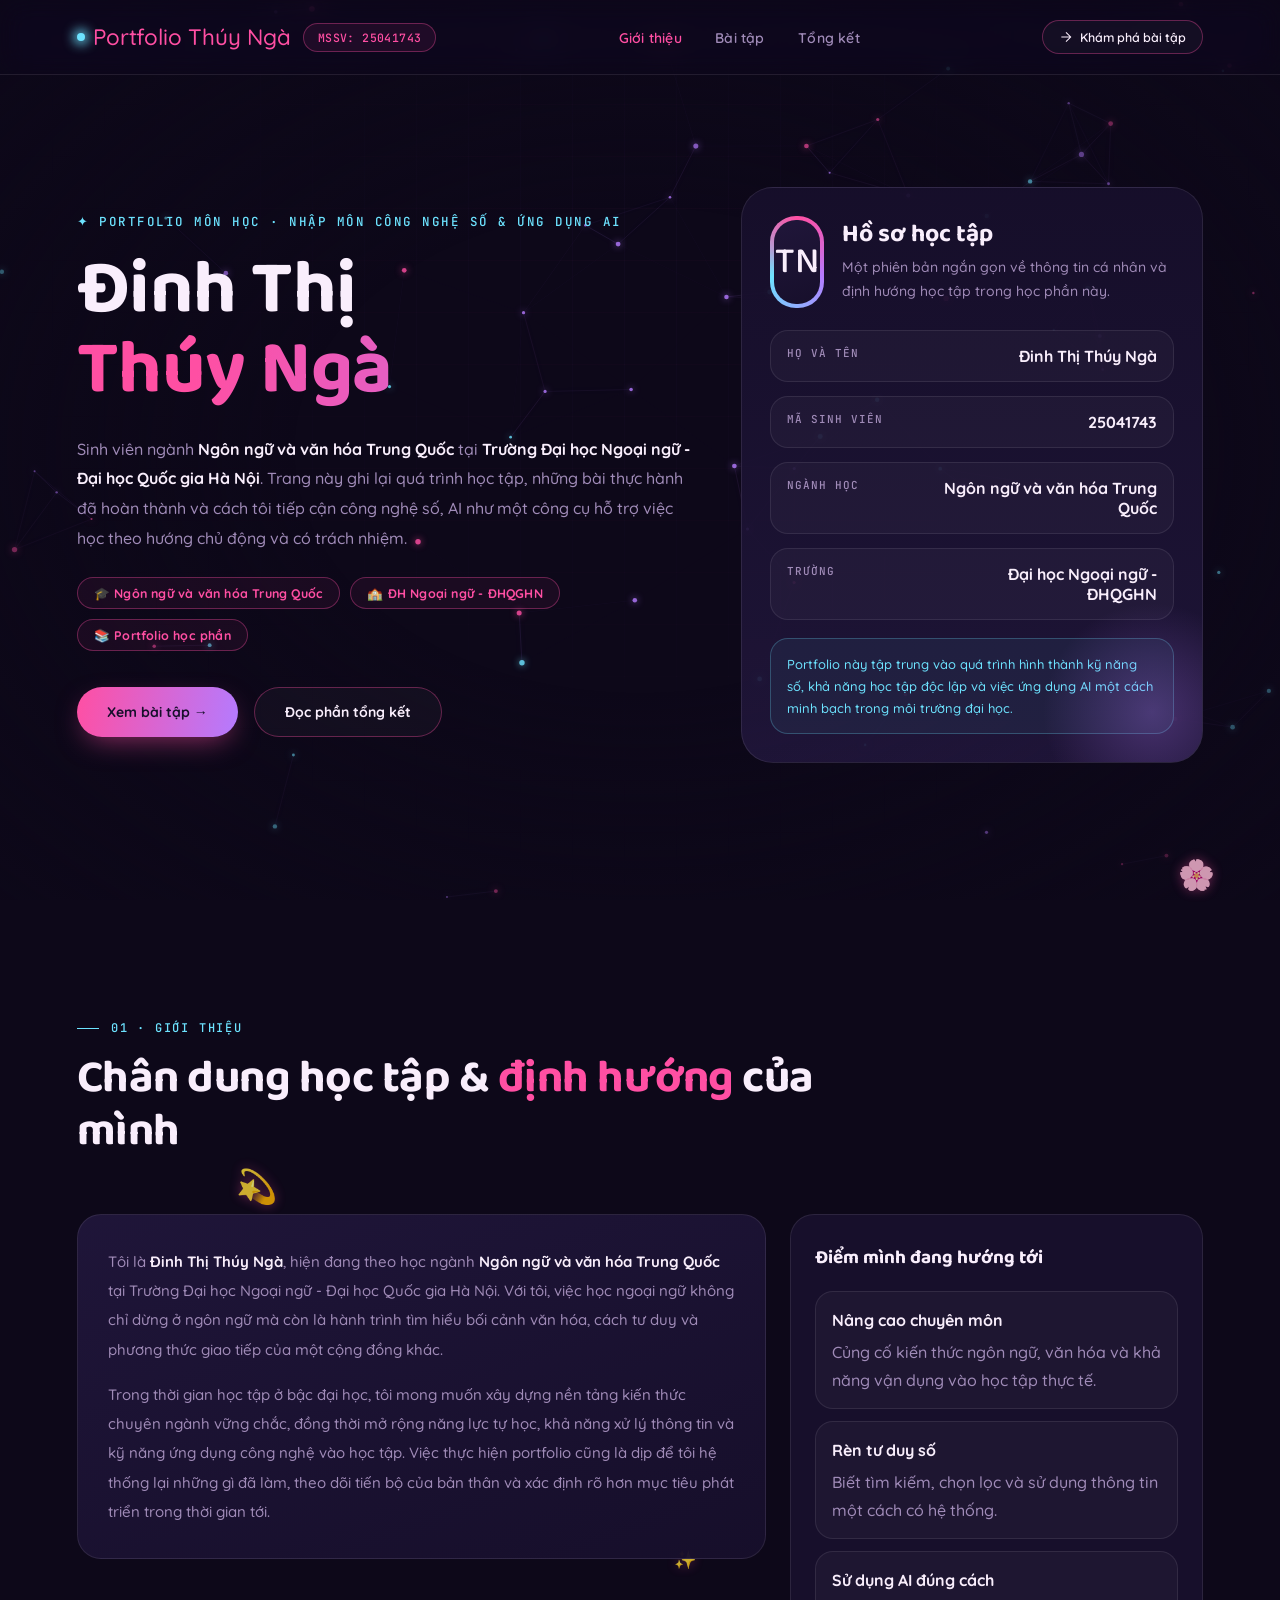
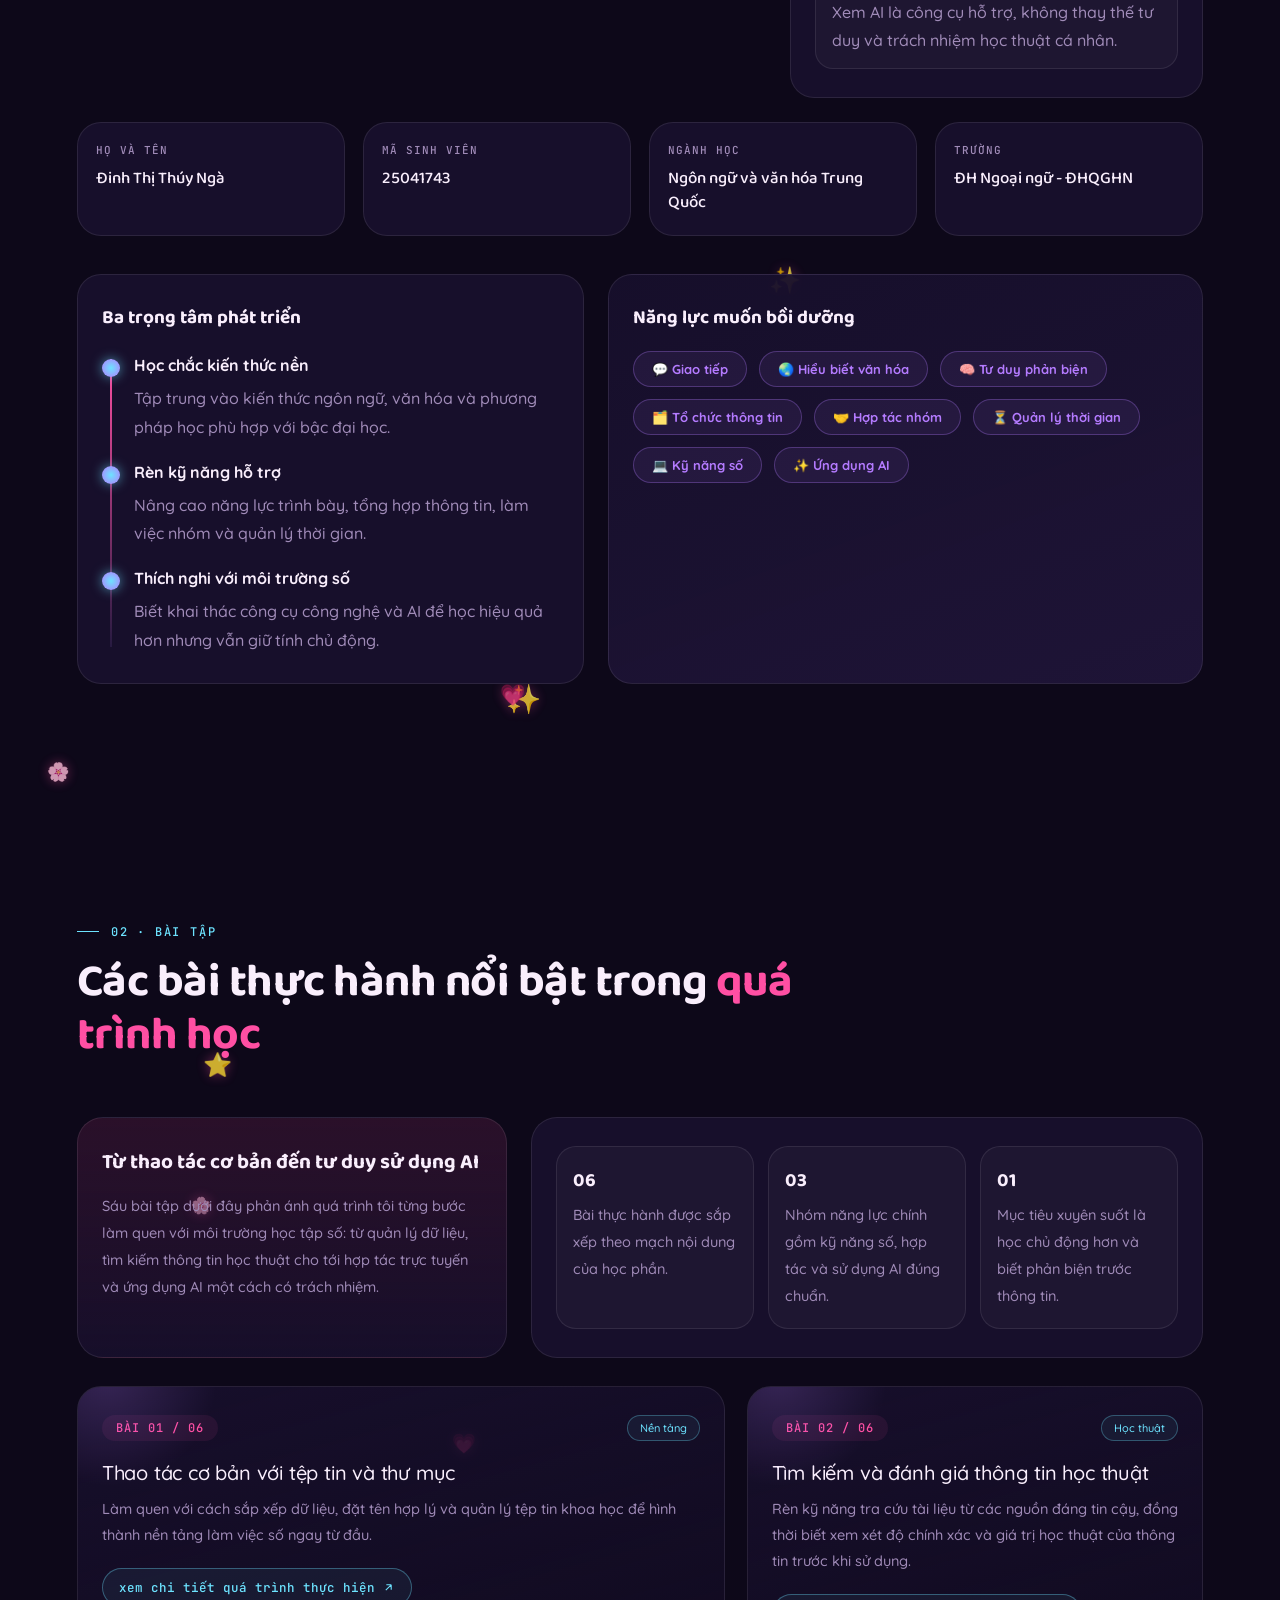
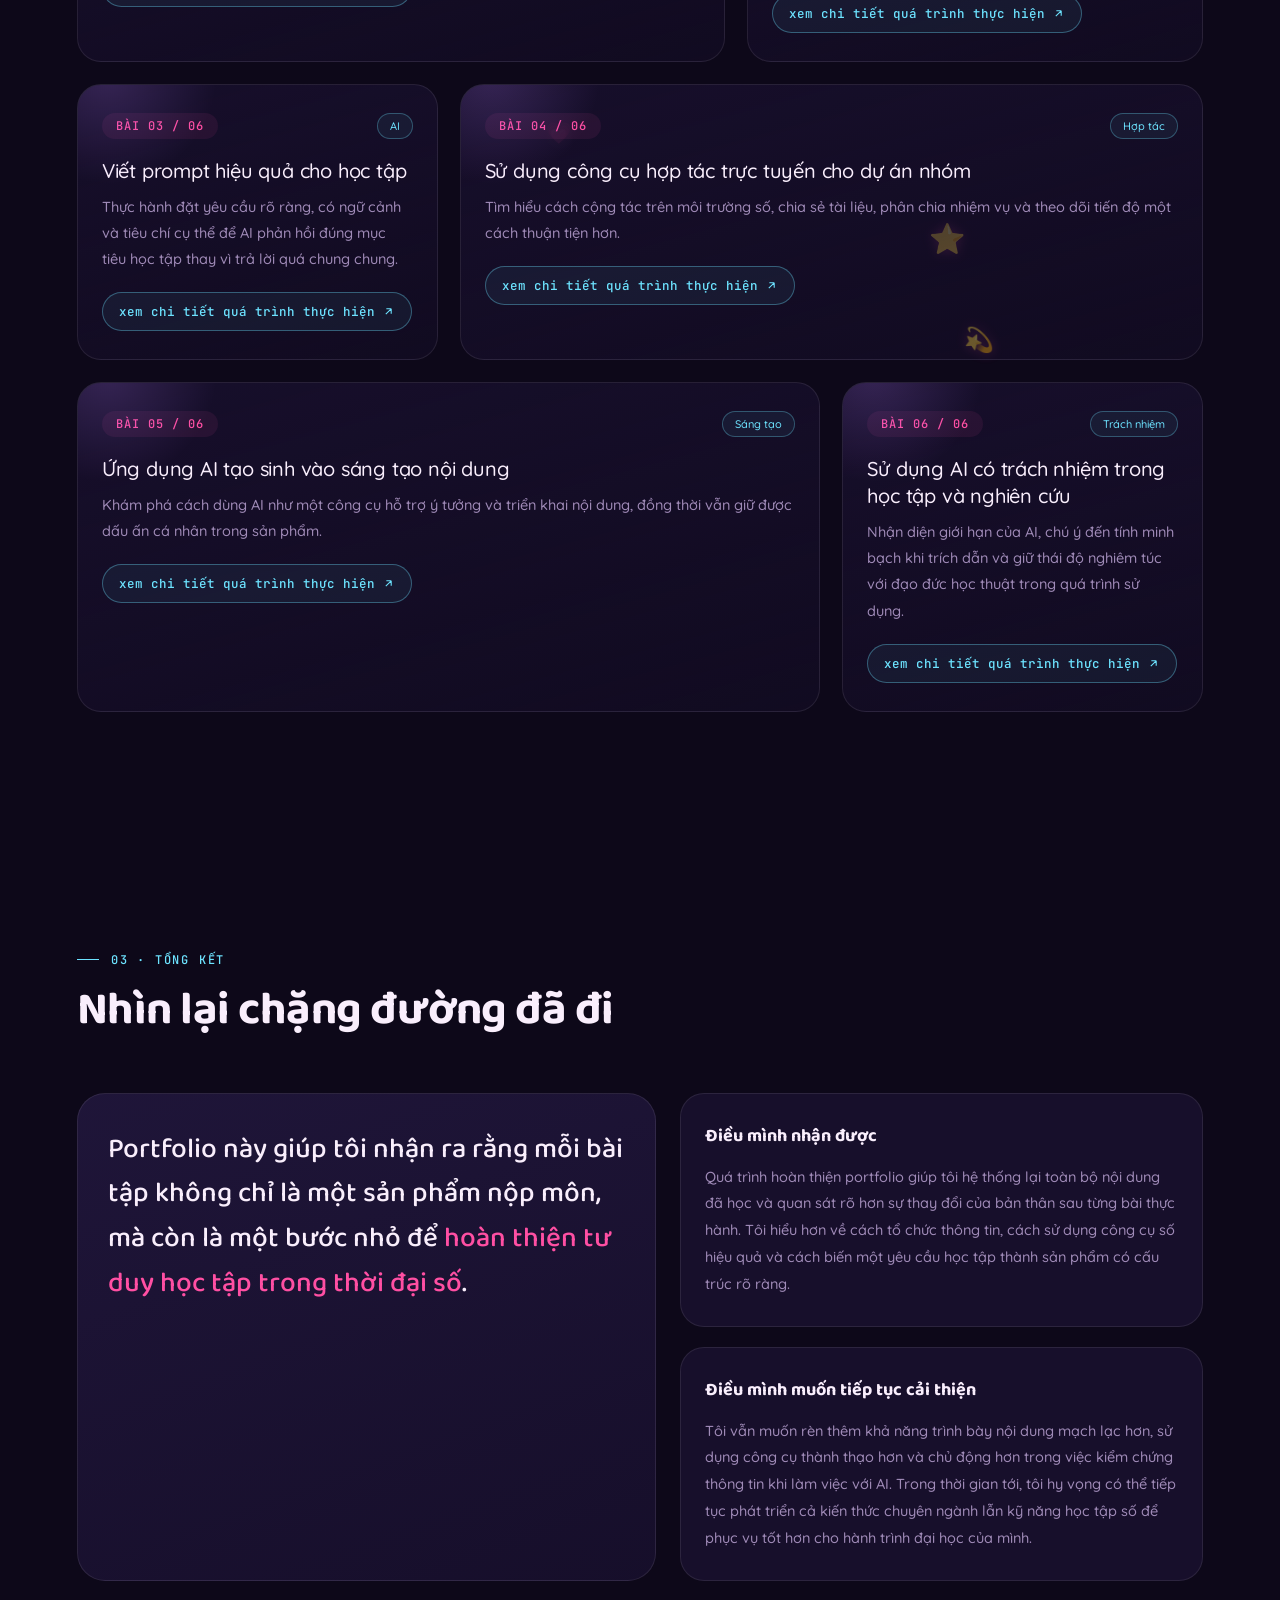
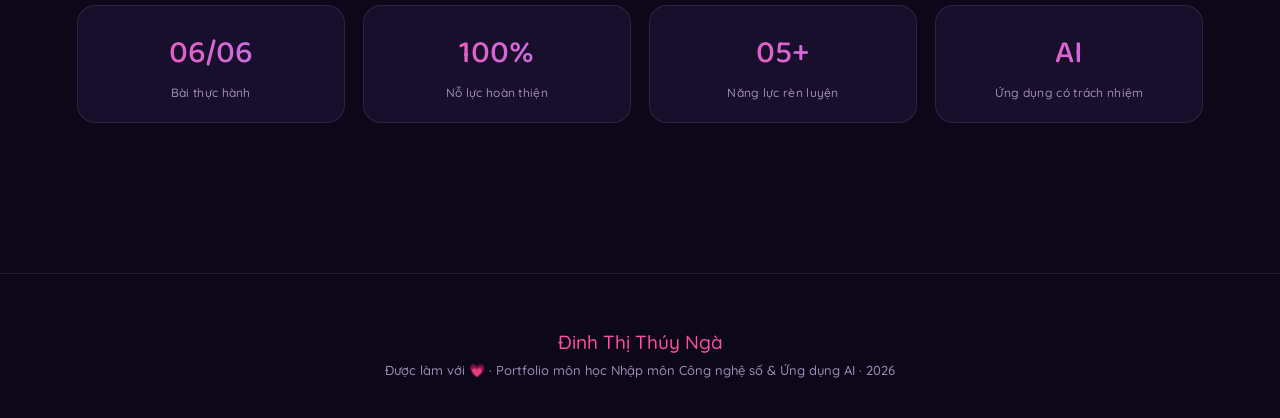
==== index.html @ cedfa724 "Rename portfolio_dinh_thi_thuy_nga.html to index.html" ====
<!DOCTYPE html>
<html lang="vi">
<head>
<meta charset="UTF-8">
<meta name="viewport" content="width=device-width, initial-scale=1.0">
<title>Đinh Thị Thúy Ngà — Portfolio</title>
<link rel="preconnect" href="https://fonts.googleapis.com">
<link rel="preconnect" href="https://fonts.gstatic.com" crossorigin>
<link href="https://fonts.googleapis.com/css2?family=Baloo+2:wght@500;600;700;800&family=Quicksand:wght@400;500;600;700&family=JetBrains+Mono:wght@400;500;700&display=swap" rel="stylesheet">
<style>
  :root{
    --bg:#0d0819;
    --surface:#170f2b;
    --surface-2:#20163a;
    --pink:#ff4fa3;
    --pink-deep:#ff1f8f;
    --lavender:#b47bff;
    --cyan:#6de3ff;
    --text:#f9eefc;
    --muted:#a08bb8;
    --line: rgba(249,238,252,0.09);
    --line-strong: rgba(255,79,163,0.35);
  }
  *{margin:0;padding:0;box-sizing:border-box;}
  html{scroll-behavior:smooth;}
  body{
    background:var(--bg); color:var(--text);
    font-family:'Quicksand',sans-serif; font-weight:500;
    overflow-x:hidden;
  }
  h1,h2,h3,.display{font-family:'Baloo 2',cursive; font-weight:700;}
  ::selection{background:var(--pink); color:#170f2b;}

  #network{ position:fixed; inset:0; z-index:0; pointer-events:none; }
  .grid-overlay{
    position:fixed; inset:0; z-index:0; pointer-events:none; opacity:0.5;
    background-image:
      linear-gradient(rgba(255,79,163,0.05) 1px, transparent 1px),
      linear-gradient(90deg, rgba(180,123,255,0.05) 1px, transparent 1px);
    background-size:52px 52px;
    mask-image:radial-gradient(ellipse at 50% 25%, black 0%, transparent 78%);
  }
  .vignette{
    position:fixed; inset:0; z-index:1; pointer-events:none;
    background:radial-gradient(ellipse at center, transparent 38%, rgba(13,8,25,0.9) 100%);
  }
  .sparkle-layer{ position:fixed; inset:0; z-index:1; pointer-events:none; }
  .sparkle{
    position:absolute; font-size:1.3rem; opacity:0.8; animation:sparkleBob ease-in-out infinite;
    filter:drop-shadow(0 0 6px rgba(255,79,163,0.5));
  }
  @keyframes sparkleBob{
    0%,100%{ transform:translateY(0) rotate(-8deg); }
    50%{ transform:translateY(-22px) rotate(10deg); }
  }

  .cursor-glow{
    position:fixed; width:22px; height:22px; border-radius:50%;
    background:radial-gradient(circle, rgba(255,255,255,0.9), var(--pink) 55%, transparent 75%);
    pointer-events:none; z-index:999; transform:translate(-50%,-50%);
    mix-blend-mode:screen; opacity:0; transition:opacity .3s ease;
  }

  nav{
    position:fixed; top:0; left:0; right:0; z-index:100;
    display:flex; align-items:center; justify-content:space-between;
    padding:20px 6vw;
    backdrop-filter:blur(14px) saturate(140%);
    background:rgba(13,8,25,0.4);
    border-bottom:1px solid var(--line);
    transition:background .4s ease, padding .4s ease;
  }
  nav.scrolled{ padding:13px 6vw; background:rgba(13,8,25,0.82); }
  .logo-group{ display:flex; align-items:center; gap:12px; }
  .logo{ font-size:1.4rem; color:var(--pink); display:flex; align-items:center; gap:8px; }
  .logo-dot{
    width:8px;height:8px;border-radius:50%;background:var(--cyan);
    box-shadow:0 0 12px 3px var(--cyan); animation:pulseDot 2s ease-in-out infinite;
  }
  @keyframes pulseDot{ 0%,100%{transform:scale(1);} 50%{transform:scale(1.4);} }
  .mssv-chip{
    font-family:'JetBrains Mono',monospace; font-size:11.5px; color:var(--pink);
    letter-spacing:0.4px; border:1px solid var(--line-strong); border-radius:100px;
    padding:6px 14px; background:rgba(255,79,163,0.08);
  }
  .nav-links{display:flex; gap:2.3vw; list-style:none;}
  .nav-links a{
    color:var(--muted); text-decoration:none; font-size:14px; font-weight:600;
    letter-spacing:0.2px; position:relative; padding:6px 2px;
    transition:color .3s ease;
  }
  .nav-links a::after{
    content:''; position:absolute; left:0; bottom:0; width:0; height:2px; border-radius:2px;
    background:linear-gradient(90deg, var(--pink), var(--lavender)); transition:width .35s cubic-bezier(.4,0,.2,1);
  }
  .nav-links a:hover{color:var(--text);}
  .nav-links a:hover::after{width:100%;}
  .nav-links a.active{color:var(--pink);}
  .nav-drive{
    display:flex; align-items:center; gap:7px; font-size:12.5px; font-weight:600; color:var(--text);
    text-decoration:none; padding:8px 16px; border:1px solid var(--line-strong); border-radius:100px;
    transition:all .35s cubic-bezier(.4,0,.2,1); background:rgba(255,255,255,0.03);
  }
  .nav-drive:hover{
    background:linear-gradient(100deg, var(--pink), var(--lavender));
    color:#170f2b; transform:translateY(-2px);
  }

  .hero{
    position:relative; z-index:2; min-height:100vh;
    display:flex; align-items:center; padding:110px 6vw 60px; max-width:1400px; margin:0 auto;
  }
  .hero-grid{
    display:grid; grid-template-columns:1.15fr 0.85fr; gap:38px; align-items:center; width:100%;
  }
  .eyebrow{
    font-family:'JetBrains Mono',monospace; font-weight:500; font-size:12.5px; color:var(--cyan);
    letter-spacing:1.5px; text-transform:uppercase; margin-bottom:20px;
    opacity:0; animation:fadeUp .8s ease .2s forwards;
    display:flex; align-items:center; gap:10px; flex-wrap:wrap;
  }
  .eyebrow::before{content:'✦';}
  h1.name{
    font-size:clamp(36px,6vw,76px); line-height:1.06; letter-spacing:-0.5px;
    opacity:0; animation:fadeUp .9s ease .35s forwards;
  }
  h1.name .last{
    display:block;
    background:linear-gradient(100deg, var(--pink) 10%, var(--lavender) 55%, var(--cyan) 95%);
    -webkit-background-clip:text; background-clip:text; -webkit-text-fill-color:transparent;
    background-size:200% 100%; animation:shimmer 6s ease-in-out infinite;
  }
  @keyframes shimmer{ 0%,100%{background-position:0% 50%;} 50%{background-position:100% 50%;} }
  .hero-sub{
    font-size:16px; color:var(--muted); max-width:620px; margin-top:24px; line-height:1.85;
    opacity:0; animation:fadeUp .9s ease .5s forwards;
  }
  .hero-sub b{color:var(--text); font-weight:700;}
  .hero-tags{
    display:flex; gap:10px; margin-top:24px; flex-wrap:wrap;
    opacity:0; animation:fadeUp .9s ease .6s forwards;
  }
  .htag{
    font-size:12.5px; font-weight:700; color:var(--pink); letter-spacing:0.2px;
    padding:7px 16px; border:1px solid var(--line-strong); border-radius:100px;
    background:rgba(255,79,163,0.06);
    transition:transform .35s cubic-bezier(.34,1.56,.64,1);
  }
  .htag:hover{ transform:translateY(-3px) rotate(-2deg); }
  .hero-actions{
    display:flex; gap:16px; margin-top:36px; flex-wrap:wrap;
    opacity:0; animation:fadeUp .9s ease .7s forwards;
  }
  .btn{
    font-family:'Quicksand',sans-serif; font-weight:700; font-size:14px;
    padding:15px 30px; border-radius:100px; text-decoration:none;
    display:inline-flex; align-items:center; gap:10px;
    transition:transform .4s cubic-bezier(.34,1.56,.64,1), box-shadow .4s ease;
  }
  .btn-primary{
    background:linear-gradient(100deg, var(--pink), var(--lavender));
    color:#170f2b; box-shadow:0 10px 28px -8px rgba(255,79,163,0.55);
  }
  .btn-primary:hover{ transform:translateY(-4px) scale(1.03) rotate(-1deg); box-shadow:0 16px 34px -8px rgba(255,79,163,0.7); }
  .btn-ghost{ border:1px solid var(--line-strong); color:var(--text); background:rgba(255,255,255,0.03); }
  .btn-ghost:hover{ transform:translateY(-4px) rotate(1deg); background:rgba(255,79,163,0.08); border-color:var(--pink); }

  .hero-panel{
    position:relative; padding:28px; border-radius:32px;
    background:linear-gradient(180deg, rgba(23,15,43,0.95), rgba(32,22,58,0.92));
    border:1px solid var(--line); overflow:hidden;
    opacity:0; animation:fadeUp 1s ease .55s forwards, bob 6s ease-in-out 1.7s infinite;
  }
  .hero-panel::before{
    content:''; position:absolute; inset:auto -60px -60px auto; width:220px; height:220px;
    background:radial-gradient(circle, rgba(180,123,255,0.28), transparent 70%);
    pointer-events:none;
  }
  .profile-top{
    display:flex; align-items:center; gap:18px; margin-bottom:22px;
  }
  .profile-badge{
    width:92px; height:92px; border-radius:26px; padding:4px;
    background:conic-gradient(from 0deg, var(--pink), var(--lavender), var(--cyan), var(--pink));
    animation:spinRing 6s linear infinite;
  }
  .profile-badge span{
    display:flex; align-items:center; justify-content:center; width:100%; height:100%;
    border-radius:22px; background:linear-gradient(160deg, var(--surface-2), var(--surface));
    font-family:'Baloo 2',cursive; font-size:2.3rem; color:var(--text);
  }
  .profile-title h3{ font-size:1.55rem; line-height:1.15; }
  .profile-title p{ color:var(--muted); font-size:14px; line-height:1.75; margin-top:6px; }
  .profile-list{
    display:grid; gap:14px;
  }
  .profile-item{
    display:flex; justify-content:space-between; gap:16px;
    padding:15px 16px; border-radius:18px; background:rgba(255,255,255,0.03);
    border:1px solid var(--line);
  }
  .profile-item .label{
    font-family:'JetBrains Mono',monospace; font-size:11px; text-transform:uppercase;
    color:var(--muted); letter-spacing:1px;
  }
  .profile-item .value{
    text-align:right; color:var(--text); font-weight:700; max-width:60%;
  }
  .profile-note{
    margin-top:18px; padding:14px 16px; border-radius:18px;
    background:rgba(109,227,255,0.06); border:1px solid rgba(109,227,255,0.25);
    color:var(--cyan); font-size:13px; line-height:1.7;
  }

  section{ position:relative; z-index:2; padding:120px 6vw; max-width:1400px; margin:0 auto; }
  .section-head{ margin-bottom:56px; max-width:760px; }
  .tag{
    font-family:'JetBrains Mono',monospace; font-weight:500; font-size:12px; color:var(--cyan);
    letter-spacing:1.8px; text-transform:uppercase; display:flex; align-items:center; gap:12px; margin-bottom:16px;
  }
  .tag::before{content:'';width:22px;height:1px;background:var(--cyan);}
  h2.section-title{ font-size:clamp(28px,3.8vw,46px); letter-spacing:-0.5px; line-height:1.15; }
  h2.section-title em{ font-style:normal; color:var(--pink); }
  .reveal{opacity:0; transform:translateY(38px); transition:opacity .8s ease, transform .8s cubic-bezier(.2,.7,.3,1);}
  .reveal.in{opacity:1; transform:translateY(0);}

  .intro-layout{
    display:grid; grid-template-columns:1.25fr 0.75fr; gap:24px; align-items:start;
  }
  .intro-card,.focus-card,.mini-card,.reflection-card,.exercise-card,.timeline-card{
    background:var(--surface); border:1px solid var(--line); border-radius:24px;
  }
  .intro-card{
    padding:32px 30px;
    background:linear-gradient(160deg, rgba(32,22,58,0.96), rgba(23,15,43,0.96));
  }
  .intro-card p{
    color:var(--muted); font-size:15px; line-height:1.95;
  }
  .intro-card p + p{ margin-top:16px; }
  .intro-card b{ color:var(--text); }

  .focus-card{ padding:28px 24px; }
  .focus-card h3{ font-size:19px; margin-bottom:18px; }
  .focus-list{ display:grid; gap:12px; }
  .focus-list li{
    list-style:none; padding:14px 16px; border-radius:18px; background:rgba(255,255,255,0.03);
    border:1px solid var(--line); color:var(--muted); line-height:1.75;
  }
  .focus-list li strong{ color:var(--text); display:block; margin-bottom:4px; }

  .info-strip{
    margin-top:24px;
    display:grid; grid-template-columns:repeat(4,1fr); gap:18px;
  }
  .mini-card{
    padding:20px 18px; transition:transform .4s cubic-bezier(.34,1.56,.64,1), border-color .3s ease;
  }
  .mini-card:hover{ transform:translateY(-6px) rotate(-1deg); border-color:var(--line-strong); }
  .mini-card .k{
    font-family:'JetBrains Mono',monospace; font-size:11px; color:var(--muted); text-transform:uppercase; letter-spacing:1px;
  }
  .mini-card .v{
    margin-top:10px; font-family:'Baloo 2',cursive; font-size:1.05rem; line-height:1.45;
  }

  .path-grid{
    margin-top:38px;
    display:grid; grid-template-columns:0.92fr 1.08fr; gap:24px;
  }
  .timeline-card{ padding:28px 24px; }
  .timeline-card h3{ font-size:19px; margin-bottom:18px; }
  .timeline{
    display:grid; gap:16px; position:relative;
  }
  .timeline::before{
    content:''; position:absolute; left:8px; top:8px; bottom:8px; width:2px;
    background:linear-gradient(var(--pink), rgba(180,123,255,0.1));
  }
  .timeline-item{
    position:relative; padding-left:32px; color:var(--muted); line-height:1.8;
  }
  .timeline-item::before{
    content:''; position:absolute; left:0; top:8px; width:18px; height:18px; border-radius:50%;
    background:radial-gradient(circle, var(--cyan), var(--lavender)); box-shadow:0 0 12px rgba(109,227,255,0.6);
  }
  .timeline-item strong{ color:var(--text); display:block; margin-bottom:4px; }

  .skill-board{
    padding:28px 24px; border-radius:24px;
    background:linear-gradient(160deg, rgba(23,15,43,0.96), rgba(32,22,58,0.9));
    border:1px solid var(--line);
  }
  .skill-board h3{ font-size:19px; margin-bottom:18px; }
  .skill-cloud{ display:flex; flex-wrap:wrap; gap:12px; }
  .skill-tag{
    font-size:13px; font-weight:700; padding:9px 18px; border-radius:100px;
    background:rgba(180,123,255,0.08); border:1px solid rgba(180,123,255,0.3); color:var(--lavender);
    transition:transform .35s cubic-bezier(.34,1.56,.64,1), background .3s ease;
  }
  .skill-tag:hover{ transform:translateY(-3px) scale(1.05); background:rgba(180,123,255,0.18); }

  .exercise-lead{
    display:grid; grid-template-columns:0.78fr 1.22fr; gap:24px; margin-bottom:28px;
  }
  .exercise-note,.exercise-summary{
    border-radius:26px; border:1px solid var(--line); background:var(--surface);
  }
  .exercise-note{
    padding:28px 24px;
    background:linear-gradient(180deg, rgba(255,79,163,0.12), rgba(23,15,43,0.96));
  }
  .exercise-note h3{ font-size:1.3rem; margin-bottom:14px; }
  .exercise-note p,.exercise-summary p{
    color:var(--muted); line-height:1.85; font-size:14.5px;
  }
  .exercise-summary{
    padding:28px 24px;
    display:grid; grid-template-columns:repeat(3,1fr); gap:14px;
  }
  .exercise-summary .sum-box{
    border-radius:20px; padding:18px 16px; background:rgba(255,255,255,0.03); border:1px solid var(--line);
  }
  .exercise-summary .sum-box strong{
    display:block; color:var(--text); font-family:'Baloo 2',cursive; font-size:1.2rem; margin-bottom:6px;
  }

  .ex-grid{
    display:grid; grid-template-columns:repeat(12,1fr); gap:22px;
  }
  .exercise-card{
    position:relative; padding:28px 24px; overflow:hidden;
    background:linear-gradient(165deg, var(--surface) 0%, rgba(23,15,43,0.45) 100%);
    transition:transform .45s cubic-bezier(.2,.8,.3,1), border-color .35s ease, box-shadow .35s ease;
    transform-style:preserve-3d;
  }
  .exercise-card.span-7{ grid-column:span 7; }
  .exercise-card.span-5{ grid-column:span 5; }
  .exercise-card.span-4{ grid-column:span 4; }
  .exercise-card.span-8{ grid-column:span 8; }
  .exercise-card:hover{
    border-color:var(--line-strong); box-shadow:0 26px 50px -28px rgba(255,79,163,0.4);
  }
  .exercise-card::before{
    content:''; position:absolute; inset:-120px auto auto -80px; width:220px; height:220px; border-radius:50%;
    background:radial-gradient(circle, rgba(180,123,255,0.2), transparent 70%);
    pointer-events:none;
  }
  .ex-top{
    display:flex; align-items:center; justify-content:space-between; gap:14px; margin-bottom:18px;
  }
  .ex-num{
    font-family:'JetBrains Mono',monospace; font-size:12px; color:var(--pink);
    letter-spacing:1px; display:inline-block; padding:5px 14px;
    background:rgba(255,79,163,0.08); border-radius:100px;
  }
  .ex-badge{
    font-size:11px; color:var(--cyan); border:1px solid rgba(109,227,255,0.3);
    border-radius:100px; padding:5px 12px; background:rgba(109,227,255,0.06);
  }
  .ex-title{ font-size:20px; line-height:1.35; margin-bottom:10px; letter-spacing:-0.2px; }
  .ex-desc{ color:var(--muted); font-size:14.5px; line-height:1.8; }
  .ex-link{
    display:inline-flex; align-items:center; gap:7px; margin-top:20px;
    font-family:'JetBrains Mono',monospace; font-size:12.5px; font-weight:500; color:var(--cyan);
    text-decoration:none; padding:10px 16px; border-radius:100px;
    border:1px solid rgba(109,227,255,0.35); background:rgba(109,227,255,0.06);
    transition:all .35s cubic-bezier(.4,0,.2,1); position:relative; z-index:1;
  }
  .ex-link:hover{
    background:linear-gradient(100deg, var(--pink), var(--lavender));
    color:#170f2b; border-color:transparent; transform:translateX(3px);
  }
  .ex-link svg{ width:13px; height:13px; flex-shrink:0; transition:transform .35s ease; }
  .ex-link:hover svg{ transform:translateX(2px); }

  .closing-wrap{
    display:grid; grid-template-columns:1.05fr 0.95fr; gap:24px;
  }
  .closing-quote{
    padding:34px 30px; border-radius:28px;
    background:linear-gradient(160deg, rgba(32,22,58,0.96), rgba(23,15,43,0.96));
    border:1px solid var(--line);
    font-size:clamp(20px,2.4vw,28px); line-height:1.6; font-family:'Baloo 2',cursive;
  }
  .closing-quote em{ font-style:normal; color:var(--pink); }
  .reflection-stack{ display:grid; gap:20px; }
  .reflection-card{ padding:28px 24px; }
  .reflection-card h3{ font-size:18px; margin-bottom:14px; }
  .reflection-card p{ color:var(--muted); font-size:14.5px; line-height:1.85; }
  .reflection-card p + p{ margin-top:12px; }
  .stats-row{
    margin-top:24px; display:grid; grid-template-columns:repeat(4,1fr); gap:18px;
  }
  .stat{
    text-align:center; padding:22px 12px; border-radius:18px; background:var(--surface); border:1px solid var(--line);
  }
  .stat .num{
    font-family:'Baloo 2',cursive; font-size:2rem;
    background:linear-gradient(100deg, var(--pink), var(--lavender));
    -webkit-background-clip:text; background-clip:text; -webkit-text-fill-color:transparent;
  }
  .stat .label{ font-size:12px; color:var(--muted); margin-top:6px; letter-spacing:0.3px; }

  footer{
    position:relative; z-index:2; padding:56px 6vw 40px; text-align:center;
    border-top:1px solid var(--line); margin-top:30px;
  }
  footer .f-name{ font-size:19px; color:var(--pink); margin-bottom:8px; }
  footer p{ color:var(--muted); font-size:13px; }
  footer .heart{ color:var(--pink); }

  @keyframes spinRing{ to{transform:rotate(360deg);} }
  @keyframes bob{ 0%,100%{transform:translateY(0);} 50%{transform:translateY(-14px);} }
  @keyframes fadeUp{from{opacity:0; transform:translateY(22px);} to{opacity:1; transform:translateY(0);}}

  @media (max-width:1080px){
    .hero-grid,.intro-layout,.path-grid,.exercise-lead,.closing-wrap{ grid-template-columns:1fr; }
    .info-strip,.stats-row{ grid-template-columns:repeat(2,1fr); }
    .exercise-summary{ grid-template-columns:1fr; }
    .exercise-card.span-7,.exercise-card.span-5,.exercise-card.span-4,.exercise-card.span-8{ grid-column:span 12; }
  }
  @media (max-width:900px){
    .nav-links{display:none;}
    .hero{padding-top:105px;}
    .profile-top{align-items:flex-start;}
    .profile-item{flex-direction:column;}
    .profile-item .value{text-align:left; max-width:100%;}
  }
  @media (max-width:680px){
    .info-strip,.stats-row{ grid-template-columns:1fr; }
    .exercise-lead{ margin-bottom:24px; }
  }
  @media (prefers-reduced-motion: reduce){
    *{animation-duration:0.01ms !important; transition-duration:0.01ms !important;}
  }
</style>
</head>
<body>

<canvas id="network"></canvas>
<div class="grid-overlay"></div>
<div class="vignette"></div>
<div class="sparkle-layer" id="sparkleLayer"></div>
<div class="cursor-glow" id="cursorGlow"></div>

<nav id="nav">
  <div class="logo-group">
    <div class="logo"><span class="logo-dot"></span>Portfolio Thúy Ngà</div>
    <span class="mssv-chip">MSSV: 25041743</span>
  </div>
  <ul class="nav-links">
    <li><a href="#gioithieu" class="nav-link active">Giới thiệu</a></li>
    <li><a href="#baitap" class="nav-link">Bài tập</a></li>
    <li><a href="#tongket" class="nav-link">Tổng kết</a></li>
  </ul>
  <a href="#baitap" class="nav-drive">
    <svg width="14" height="14" viewBox="0 0 24 24" fill="none" stroke="currentColor" stroke-width="1.8"><path d="M4 12h16M12 4l8 8-8 8"/></svg>
    Khám phá bài tập
  </a>
</nav>

<section class="hero" id="top">
  <div class="hero-grid">
    <div>
      <div class="eyebrow">Portfolio môn học · Nhập môn Công nghệ số &amp; Ứng dụng AI</div>
      <h1 class="name">Đinh Thị<span class="last">Thúy Ngà</span></h1>
      <p class="hero-sub">Sinh viên ngành <b>Ngôn ngữ và văn hóa Trung Quốc</b> tại <b>Trường Đại học Ngoại ngữ - Đại học Quốc gia Hà Nội</b>. Trang này ghi lại quá trình học tập, những bài thực hành đã hoàn thành và cách tôi tiếp cận công nghệ số, AI như một công cụ hỗ trợ việc học theo hướng chủ động và có trách nhiệm.</p>
      <div class="hero-tags">
        <span class="htag">🎓 Ngôn ngữ và văn hóa Trung Quốc</span>
        <span class="htag">🏫 ĐH Ngoại ngữ - ĐHQGHN</span>
        <span class="htag">📚 Portfolio học phần</span>
      </div>
      <div class="hero-actions">
        <a href="#baitap" class="btn btn-primary">Xem bài tập →</a>
        <a href="#tongket" class="btn btn-ghost">Đọc phần tổng kết</a>
      </div>
    </div>

    <div class="hero-panel">
      <div class="profile-top">
        <div class="profile-badge"><span>TN</span></div>
        <div class="profile-title">
          <h3>Hồ sơ học tập</h3>
          <p>Một phiên bản ngắn gọn về thông tin cá nhân và định hướng học tập trong học phần này.</p>
        </div>
      </div>

      <div class="profile-list">
        <div class="profile-item">
          <span class="label">Họ và tên</span>
          <span class="value">Đinh Thị Thúy Ngà</span>
        </div>
        <div class="profile-item">
          <span class="label">Mã sinh viên</span>
          <span class="value">25041743</span>
        </div>
        <div class="profile-item">
          <span class="label">Ngành học</span>
          <span class="value">Ngôn ngữ và văn hóa Trung Quốc</span>
        </div>
        <div class="profile-item">
          <span class="label">Trường</span>
          <span class="value">Đại học Ngoại ngữ - ĐHQGHN</span>
        </div>
      </div>

      <div class="profile-note">
        Portfolio này tập trung vào quá trình hình thành kỹ năng số, khả năng học tập độc lập và việc ứng dụng AI một cách minh bạch trong môi trường đại học.
      </div>
    </div>
  </div>
</section>

<section id="gioithieu">
  <div class="section-head reveal">
    <div class="tag">01 · Giới thiệu</div>
    <h2 class="section-title">Chân dung học tập &amp; <em>định hướng</em> của mình</h2>
  </div>

  <div class="intro-layout">
    <div class="intro-card reveal">
      <p>Tôi là <b>Đinh Thị Thúy Ngà</b>, hiện đang theo học ngành <b>Ngôn ngữ và văn hóa Trung Quốc</b> tại Trường Đại học Ngoại ngữ - Đại học Quốc gia Hà Nội. Với tôi, việc học ngoại ngữ không chỉ dừng ở ngôn ngữ mà còn là hành trình tìm hiểu bối cảnh văn hóa, cách tư duy và phương thức giao tiếp của một cộng đồng khác.</p>
      <p>Trong thời gian học tập ở bậc đại học, tôi mong muốn xây dựng nền tảng kiến thức chuyên ngành vững chắc, đồng thời mở rộng năng lực tự học, khả năng xử lý thông tin và kỹ năng ứng dụng công nghệ vào học tập. Việc thực hiện portfolio cũng là dịp để tôi hệ thống lại những gì đã làm, theo dõi tiến bộ của bản thân và xác định rõ hơn mục tiêu phát triển trong thời gian tới.</p>
    </div>

    <div class="focus-card reveal">
      <h3>Điểm mình đang hướng tới</h3>
      <ul class="focus-list">
        <li>
          <strong>Nâng cao chuyên môn</strong>
          Củng cố kiến thức ngôn ngữ, văn hóa và khả năng vận dụng vào học tập thực tế.
        </li>
        <li>
          <strong>Rèn tư duy số</strong>
          Biết tìm kiếm, chọn lọc và sử dụng thông tin một cách có hệ thống.
        </li>
        <li>
          <strong>Sử dụng AI đúng cách</strong>
          Xem AI là công cụ hỗ trợ, không thay thế tư duy và trách nhiệm học thuật cá nhân.
        </li>
      </ul>
    </div>
  </div>

  <div class="info-strip">
    <div class="mini-card reveal">
      <div class="k">Họ và tên</div>
      <div class="v">Đinh Thị Thúy Ngà</div>
    </div>
    <div class="mini-card reveal">
      <div class="k">Mã sinh viên</div>
      <div class="v">25041743</div>
    </div>
    <div class="mini-card reveal">
      <div class="k">Ngành học</div>
      <div class="v">Ngôn ngữ và văn hóa Trung Quốc</div>
    </div>
    <div class="mini-card reveal">
      <div class="k">Trường</div>
      <div class="v">ĐH Ngoại ngữ - ĐHQGHN</div>
    </div>
  </div>

  <div class="path-grid">
    <div class="timeline-card reveal">
      <h3>Ba trọng tâm phát triển</h3>
      <div class="timeline">
        <div class="timeline-item">
          <strong>Học chắc kiến thức nền</strong>
          Tập trung vào kiến thức ngôn ngữ, văn hóa và phương pháp học phù hợp với bậc đại học.
        </div>
        <div class="timeline-item">
          <strong>Rèn kỹ năng hỗ trợ</strong>
          Nâng cao năng lực trình bày, tổng hợp thông tin, làm việc nhóm và quản lý thời gian.
        </div>
        <div class="timeline-item">
          <strong>Thích nghi với môi trường số</strong>
          Biết khai thác công cụ công nghệ và AI để học hiệu quả hơn nhưng vẫn giữ tính chủ động.
        </div>
      </div>
    </div>

    <div class="skill-board reveal">
      <h3>Năng lực muốn bồi dưỡng</h3>
      <div class="skill-cloud">
        <span class="skill-tag">💬 Giao tiếp</span>
        <span class="skill-tag">🌏 Hiểu biết văn hóa</span>
        <span class="skill-tag">🧠 Tư duy phản biện</span>
        <span class="skill-tag">🗂️ Tổ chức thông tin</span>
        <span class="skill-tag">🤝 Hợp tác nhóm</span>
        <span class="skill-tag">⏳ Quản lý thời gian</span>
        <span class="skill-tag">💻 Kỹ năng số</span>
        <span class="skill-tag">✨ Ứng dụng AI</span>
      </div>
    </div>
  </div>
</section>

<section id="baitap">
  <div class="section-head reveal">
    <div class="tag">02 · Bài tập</div>
    <h2 class="section-title">Các bài thực hành nổi bật trong <em>quá trình học</em></h2>
  </div>

  <div class="exercise-lead">
    <div class="exercise-note reveal">
      <h3>Từ thao tác cơ bản đến tư duy sử dụng AI</h3>
      <p>Sáu bài tập dưới đây phản ánh quá trình tôi từng bước làm quen với môi trường học tập số: từ quản lý dữ liệu, tìm kiếm thông tin học thuật cho tới hợp tác trực tuyến và ứng dụng AI một cách có trách nhiệm.</p>
    </div>
    <div class="exercise-summary reveal">
      <div class="sum-box">
        <strong>06</strong>
        <p>Bài thực hành được sắp xếp theo mạch nội dung của học phần.</p>
      </div>
      <div class="sum-box">
        <strong>03</strong>
        <p>Nhóm năng lực chính gồm kỹ năng số, hợp tác và sử dụng AI đúng chuẩn.</p>
      </div>
      <div class="sum-box">
        <strong>01</strong>
        <p>Mục tiêu xuyên suốt là học chủ động hơn và biết phản biện trước thông tin.</p>
      </div>
    </div>
  </div>

  <div class="ex-grid" id="exGrid"></div>
</section>

<section id="tongket">
  <div class="section-head reveal">
    <div class="tag">03 · Tổng kết</div>
    <h2 class="section-title">Nhìn lại chặng đường đã đi</h2>
  </div>

  <div class="closing-wrap">
    <div class="closing-quote reveal">
      Portfolio này giúp tôi nhận ra rằng mỗi bài tập không chỉ là một sản phẩm nộp môn, mà còn là một bước nhỏ để <em>hoàn thiện tư duy học tập trong thời đại số</em>.
    </div>

    <div class="reflection-stack">
      <div class="reflection-card reveal">
        <h3>Điều mình nhận được</h3>
        <p>Quá trình hoàn thiện portfolio giúp tôi hệ thống lại toàn bộ nội dung đã học và quan sát rõ hơn sự thay đổi của bản thân sau từng bài thực hành. Tôi hiểu hơn về cách tổ chức thông tin, cách sử dụng công cụ số hiệu quả và cách biến một yêu cầu học tập thành sản phẩm có cấu trúc rõ ràng.</p>
      </div>

      <div class="reflection-card reveal">
        <h3>Điều mình muốn tiếp tục cải thiện</h3>
        <p>Tôi vẫn muốn rèn thêm khả năng trình bày nội dung mạch lạc hơn, sử dụng công cụ thành thạo hơn và chủ động hơn trong việc kiểm chứng thông tin khi làm việc với AI. Trong thời gian tới, tôi hy vọng có thể tiếp tục phát triển cả kiến thức chuyên ngành lẫn kỹ năng học tập số để phục vụ tốt hơn cho hành trình đại học của mình.</p>
      </div>
    </div>
  </div>

  <div class="stats-row">
    <div class="stat reveal"><div class="num">06/06</div><div class="label">Bài thực hành</div></div>
    <div class="stat reveal"><div class="num">100%</div><div class="label">Nỗ lực hoàn thiện</div></div>
    <div class="stat reveal"><div class="num">05+</div><div class="label">Năng lực rèn luyện</div></div>
    <div class="stat reveal"><div class="num">AI</div><div class="label">Ứng dụng có trách nhiệm</div></div>
  </div>
</section>

<footer>
  <div class="f-name">Đinh Thị Thúy Ngà</div>
  <p>Được làm với <span class="heart">💗</span> · Portfolio môn học Nhập môn Công nghệ số &amp; Ứng dụng AI · 2026</p>
</footer>

<script>
const nav = document.getElementById('nav');
const links = document.querySelectorAll('.nav-link');
const sections = ['gioithieu','baitap','tongket'].map(id=>document.getElementById(id));

window.addEventListener('scroll', ()=>{
  nav.classList.toggle('scrolled', window.scrollY > 40);
  let current = sections[0];
  sections.forEach(s=>{ if(window.scrollY + 140 >= s.offsetTop) current = s; });
  links.forEach(l=> l.classList.toggle('active', l.getAttribute('href') === '#'+current.id));
});

links.forEach(link=>{
  link.addEventListener('click', e=>{
    e.preventDefault();
    const target = document.getElementById(link.getAttribute('href').slice(1));
    window.scrollTo({top: target.offsetTop - 90, behavior:'smooth'});
  });
});

document.querySelector('.nav-drive').addEventListener('click', e=>{
  e.preventDefault();
  const target = document.getElementById('baitap');
  window.scrollTo({top: target.offsetTop - 90, behavior:'smooth'});
});

const io = new IntersectionObserver((entries)=>{
  entries.forEach(e=>{
    if(e.isIntersecting){
      e.target.classList.add('in');
      io.unobserve(e.target);
    }
  });
},{threshold:0.15});
document.querySelectorAll('.reveal').forEach(el=>io.observe(el));

const exercises = [
  {
    t:"Thao tác cơ bản với tệp tin và thư mục",
    d:"Làm quen với cách sắp xếp dữ liệu, đặt tên hợp lý và quản lý tệp tin khoa học để hình thành nền tảng làm việc số ngay từ đầu.",
    link:"#",
    badge:"Nền tảng",
    span:"span-7"
  },
  {
    t:"Tìm kiếm và đánh giá thông tin học thuật",
    d:"Rèn kỹ năng tra cứu tài liệu từ các nguồn đáng tin cậy, đồng thời biết xem xét độ chính xác và giá trị học thuật của thông tin trước khi sử dụng.",
    link:"#",
    badge:"Học thuật",
    span:"span-5"
  },
  {
    t:"Viết prompt hiệu quả cho học tập",
    d:"Thực hành đặt yêu cầu rõ ràng, có ngữ cảnh và tiêu chí cụ thể để AI phản hồi đúng mục tiêu học tập thay vì trả lời quá chung chung.",
    link:"#",
    badge:"AI",
    span:"span-4"
  },
  {
    t:"Sử dụng công cụ hợp tác trực tuyến cho dự án nhóm",
    d:"Tìm hiểu cách cộng tác trên môi trường số, chia sẻ tài liệu, phân chia nhiệm vụ và theo dõi tiến độ một cách thuận tiện hơn.",
    link:"#",
    badge:"Hợp tác",
    span:"span-8"
  },
  {
    t:"Ứng dụng AI tạo sinh vào sáng tạo nội dung",
    d:"Khám phá cách dùng AI như một công cụ hỗ trợ ý tưởng và triển khai nội dung, đồng thời vẫn giữ được dấu ấn cá nhân trong sản phẩm.",
    link:"#",
    badge:"Sáng tạo",
    span:"span-8"
  },
  {
    t:"Sử dụng AI có trách nhiệm trong học tập và nghiên cứu",
    d:"Nhận diện giới hạn của AI, chú ý đến tính minh bạch khi trích dẫn và giữ thái độ nghiêm túc với đạo đức học thuật trong quá trình sử dụng.",
    link:"#",
    badge:"Trách nhiệm",
    span:"span-4"
  }
];

const grid = document.getElementById('exGrid');
exercises.forEach((ex,i)=>{
  const card = document.createElement('article');
  card.className = `exercise-card ${ex.span} reveal`;
  card.innerHTML = `
    <div class="ex-top">
      <span class="ex-num">BÀI ${String(i+1).padStart(2,'0')} / 06</span>
      <span class="ex-badge">${ex.badge}</span>
    </div>
    <div class="ex-title">${ex.t}</div>
    <div class="ex-desc">${ex.d}</div>
    <a href="${ex.link}" class="ex-link" ${ex.link === '#' ? 'onclick="event.preventDefault()"' : 'target="_blank" rel="noopener"'}>
      xem chi tiết quá trình thực hiện
      <svg viewBox="0 0 24 24" fill="none" stroke="currentColor" stroke-width="2"><path d="M7 17L17 7M17 7H8M17 7V16"/></svg>
    </a>
  `;
  grid.appendChild(card);
  io.observe(card);

  card.addEventListener('mousemove', (e)=>{
    const r = card.getBoundingClientRect();
    const x = e.clientX - r.left, y = e.clientY - r.top;
    const rx = ((y / r.height) - 0.5) * -6;
    const ry = ((x / r.width) - 0.5) * 6;
    card.style.transform = `perspective(760px) rotateX(${rx}deg) rotateY(${ry}deg) translateY(-4px)`;
  });
  card.addEventListener('mouseleave', ()=>{
    card.style.transform = 'perspective(760px) rotateX(0) rotateY(0)';
  });
});

document.querySelectorAll('.mini-card, .focus-card, .reflection-card, .timeline-card').forEach(card=>{
  card.addEventListener('mousemove', (e)=>{
    const r = card.getBoundingClientRect();
    const x = e.clientX - r.left, y = e.clientY - r.top;
    const rx = ((y / r.height) - 0.5) * -4;
    const ry = ((x / r.width) - 0.5) * 4;
    card.style.transform = `perspective(900px) rotateX(${rx}deg) rotateY(${ry}deg) translateY(-3px)`;
  });
  card.addEventListener('mouseleave', ()=>{ card.style.transform = ''; });
});

document.addEventListener('mousemove', (e)=>{
  const x = (e.clientX / window.innerWidth - 0.5);
  const y = (e.clientY / window.innerHeight - 0.5);
  const name = document.querySelector('.name');
  if(name) name.style.transform = `translate(${x*8}px, ${y*6}px)`;
});

const glow = document.getElementById('cursorGlow');
window.addEventListener('mousemove', (e)=>{
  glow.style.left = e.clientX + 'px';
  glow.style.top = e.clientY + 'px';
  glow.style.opacity = 1;
});
window.addEventListener('mouseleave', ()=>{ glow.style.opacity = 0; });

const sparkleEmojis = ['✨','💗','⭐','🌸','💫'];
const sparkleLayer = document.getElementById('sparkleLayer');
for(let i=0;i<14;i++){
  const el = document.createElement('div');
  el.className = 'sparkle';
  el.textContent = sparkleEmojis[i % sparkleEmojis.length];
  el.style.left = (Math.random()*100) + 'vw';
  el.style.top = (Math.random()*400) + 'vh';
  el.style.animationDelay = (Math.random()*4) + 's';
  el.style.animationDuration = (4 + Math.random()*3) + 's';
  el.style.fontSize = (1 + Math.random()*1.1) + 'rem';
  sparkleLayer.appendChild(el);
}

const canvas = document.getElementById('network');
const ctx = canvas.getContext('2d');
let W,H;
function resize(){ W = canvas.width = window.innerWidth; H = canvas.height = window.innerHeight; }
resize(); window.addEventListener('resize', resize);

let mouse = {x:-9999, y:-9999};
window.addEventListener('mousemove', e=>{ mouse.x = e.clientX; mouse.y = e.clientY; });

const N = window.innerWidth < 700 ? 40 : 75;
const nodeColors = ['255,79,163','180,123,255','109,227,255'];
const nodes = Array.from({length:N}, ()=>({
  x: Math.random()*W, y: Math.random()*H,
  vx: (Math.random()-0.5)*0.22, vy: (Math.random()-0.5)*0.22,
  r: Math.random()*1.8 + 1, c: nodeColors[Math.floor(Math.random()*nodeColors.length)]
}));
const linkDist = 140;

function tick(){
  ctx.clearRect(0,0,W,H);

  nodes.forEach(n=>{
    const dx = n.x-mouse.x, dy = n.y-mouse.y;
    const dist = Math.sqrt(dx*dx+dy*dy);
    if(dist < 130){
      const f = (130-dist)/130;
      n.x += (dx/dist)*f*1.2;
      n.y += (dy/dist)*f*1.2;
    }
    n.x += n.vx; n.y += n.vy;
    if(n.x < 0 || n.x > W) n.vx *= -1;
    if(n.y < 0 || n.y > H) n.vy *= -1;
  });

  for(let i=0;i<nodes.length;i++){
    for(let j=i+1;j<nodes.length;j++){
      const a = nodes[i], b = nodes[j];
      const dx = a.x-b.x, dy = a.y-b.y;
      const d = Math.sqrt(dx*dx+dy*dy);
      if(d < linkDist){
        ctx.strokeStyle = `rgba(180,123,255,${0.14*(1-d/linkDist)})`;
        ctx.lineWidth = 1;
        ctx.beginPath();
        ctx.moveTo(a.x,a.y); ctx.lineTo(b.x,b.y);
        ctx.stroke();
      }
    }
  }

  nodes.forEach(n=>{
    ctx.beginPath();
    ctx.fillStyle = `rgba(${n.c},0.8)`;
    ctx.shadowColor = `rgba(${n.c},0.9)`;
    ctx.shadowBlur = 7;
    ctx.arc(n.x,n.y,n.r,0,Math.PI*2);
    ctx.fill();
  });

  requestAnimationFrame(tick);
}
requestAnimationFrame(tick);
</script>
</body>
</html>
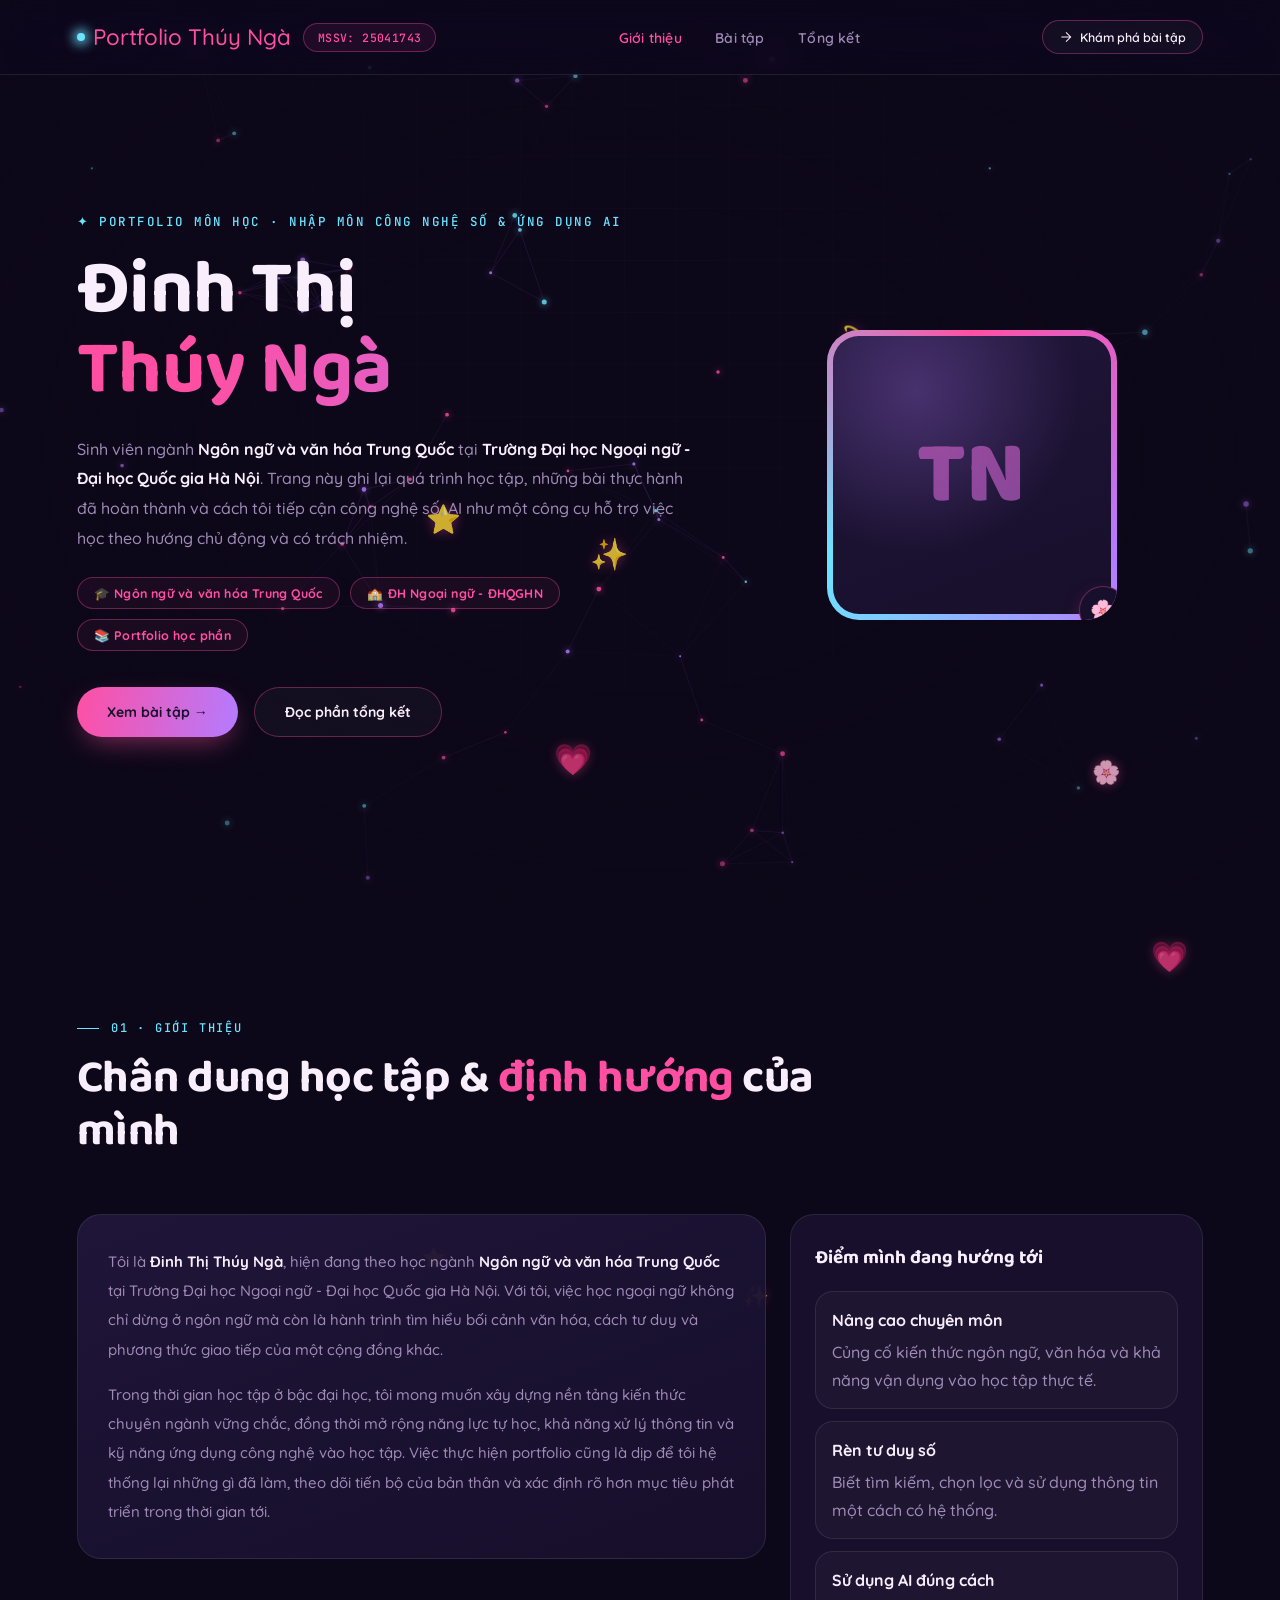
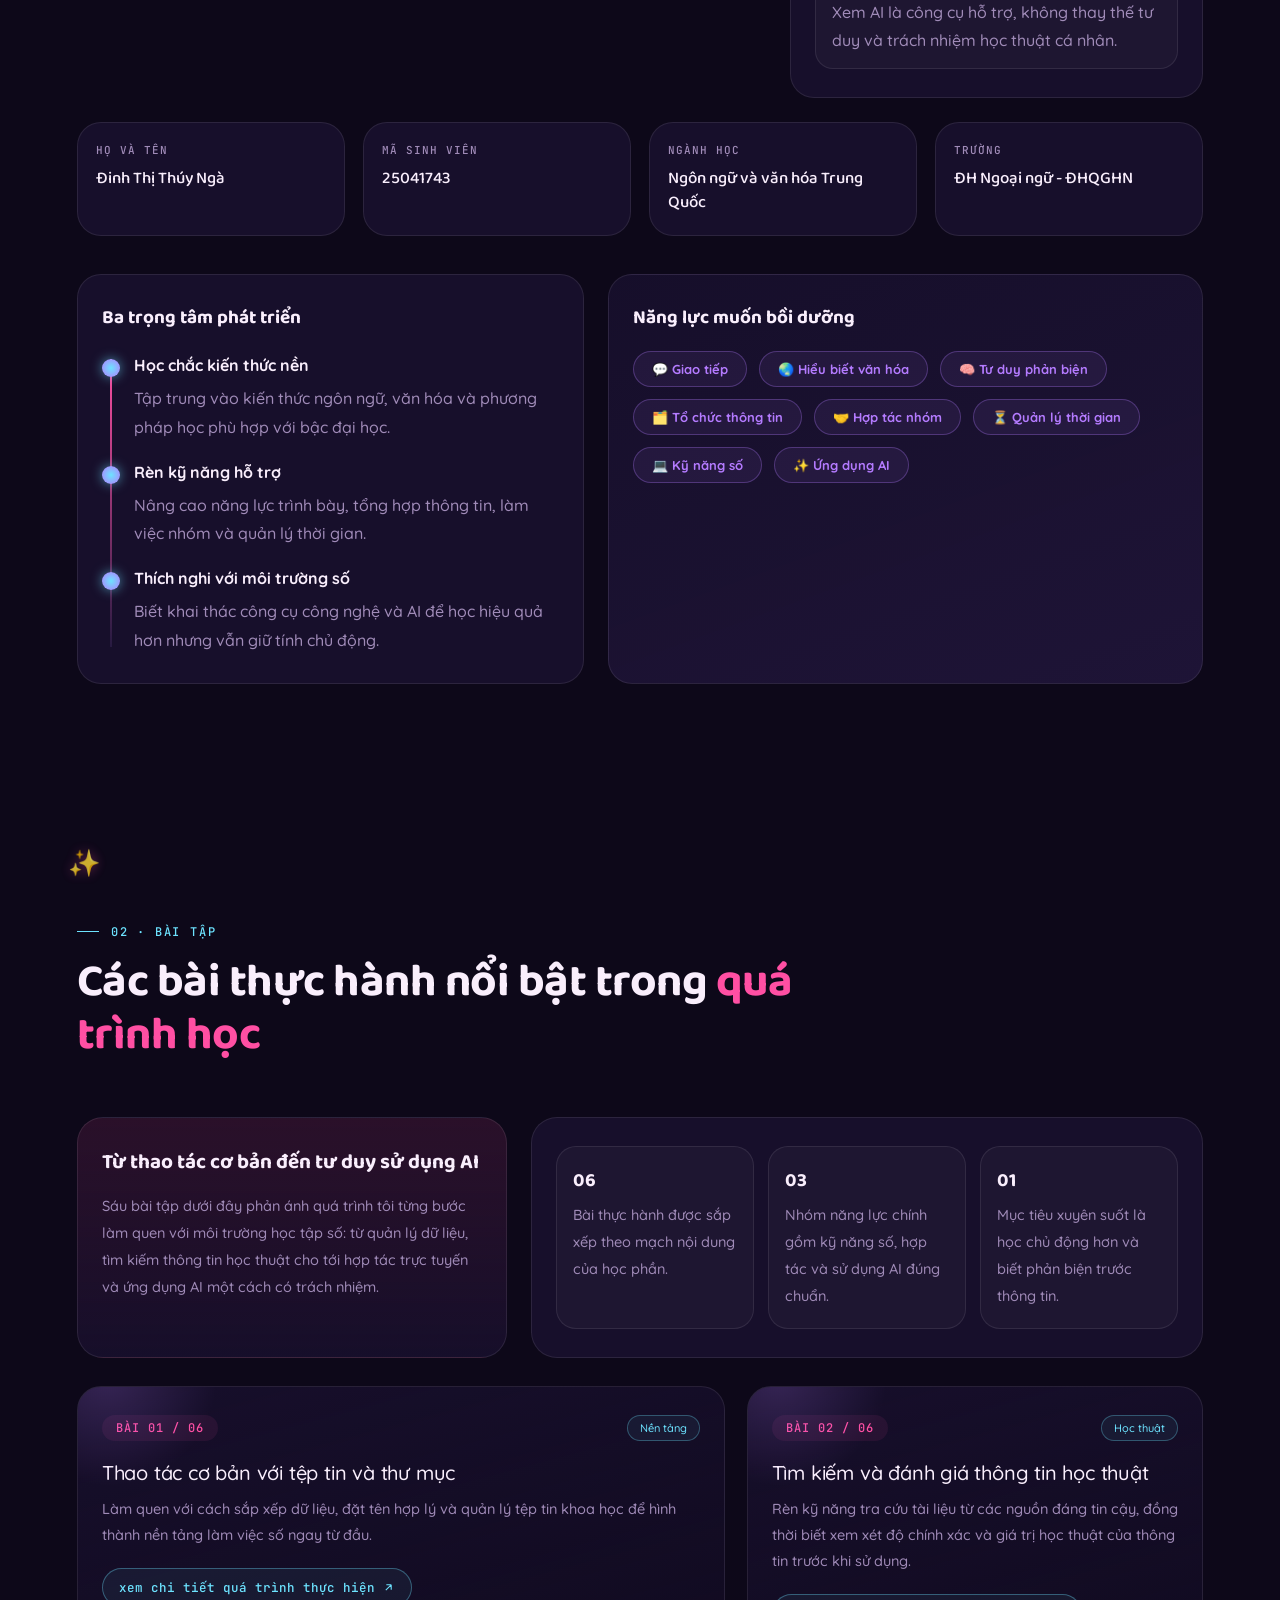
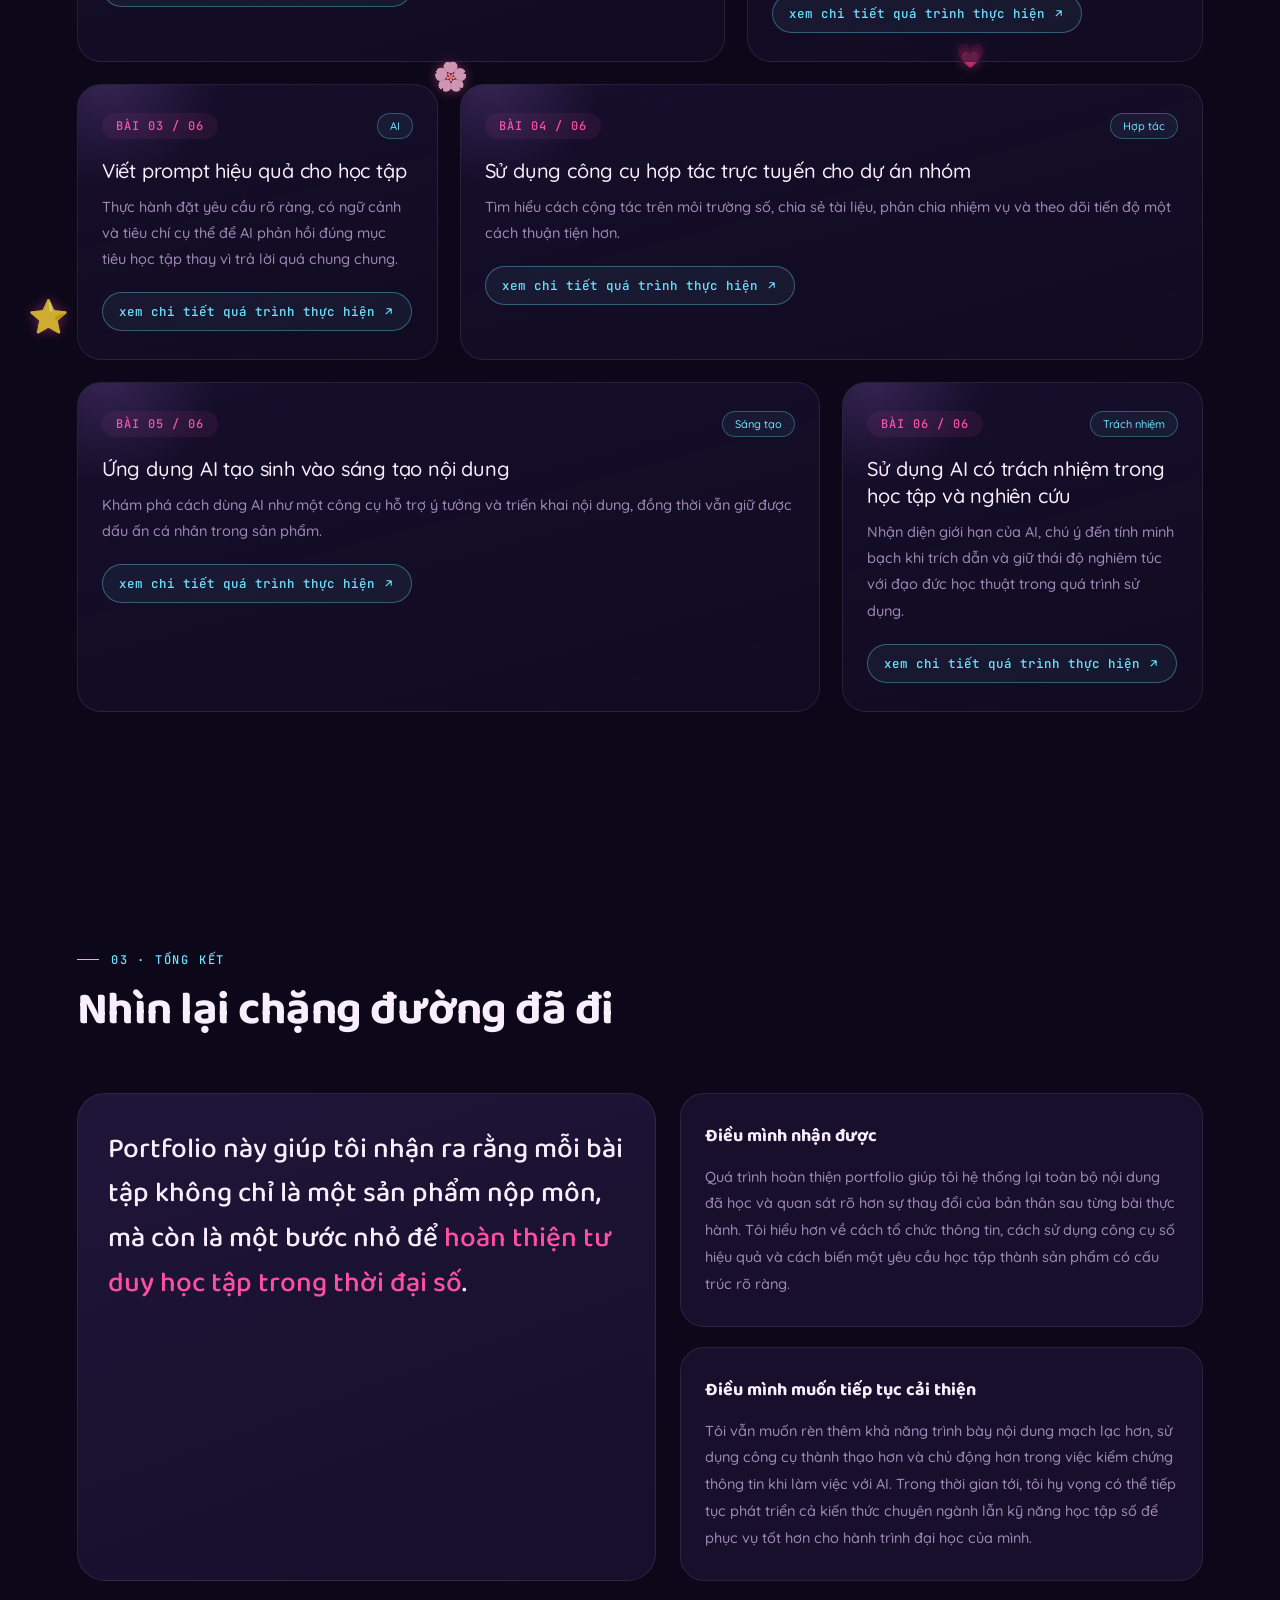
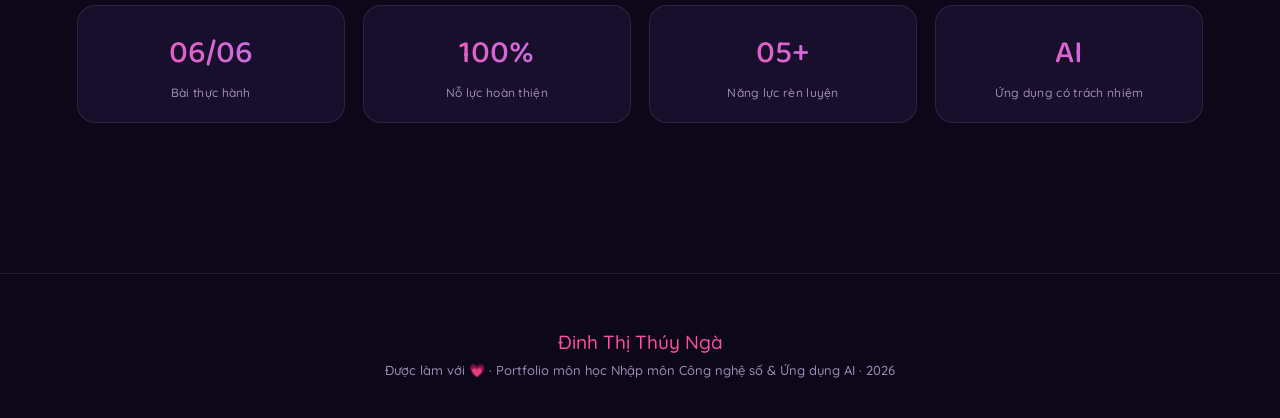
==== commit 225da38e: "Update index.html" ====
--- a/index.html
+++ b/index.html
@@ -165,52 +165,44 @@
   .btn-ghost{ border:1px solid var(--line-strong); color:var(--text); background:rgba(255,255,255,0.03); }
   .btn-ghost:hover{ transform:translateY(-4px) rotate(1deg); background:rgba(255,79,163,0.08); border-color:var(--pink); }
 
-  .hero-panel{
-    position:relative; padding:28px; border-radius:32px;
-    background:linear-gradient(180deg, rgba(23,15,43,0.95), rgba(32,22,58,0.92));
-    border:1px solid var(--line); overflow:hidden;
-    opacity:0; animation:fadeUp 1s ease .55s forwards, bob 6s ease-in-out 1.7s infinite;
-  }
-  .hero-panel::before{
-    content:''; position:absolute; inset:auto -60px -60px auto; width:220px; height:220px;
-    background:radial-gradient(circle, rgba(180,123,255,0.28), transparent 70%);
-    pointer-events:none;
-  }
-  .profile-top{
-    display:flex; align-items:center; gap:18px; margin-bottom:22px;
-  }
-  .profile-badge{
-    width:92px; height:92px; border-radius:26px; padding:4px;
+  .avatar-wrap{
+    position:relative; display:flex; justify-content:center;
+    opacity:0; animation:fadeUp 1.05s ease .55s forwards, bob 6s ease-in-out 1.7s infinite;
+  }
+  .avatar-frame{
+    position:relative; width:100%; max-width:290px; aspect-ratio:1/1; border-radius:32px; padding:6px;
+    overflow:hidden; isolation:isolate;
+  }
+  .avatar-frame::before{
+    content:''; position:absolute; inset:-60%; z-index:0;
     background:conic-gradient(from 0deg, var(--pink), var(--lavender), var(--cyan), var(--pink));
-    animation:spinRing 6s linear infinite;
-  }
-  .profile-badge span{
+  }
+  .avatar-inner{
+    position:relative; z-index:1; width:100%; height:100%; border-radius:26px;
+    overflow:hidden; background:linear-gradient(160deg, var(--surface-2), var(--surface));
+    display:flex; align-items:center; justify-content:center;
+  }
+  .avatar-inner::before{
+    content:''; position:absolute; inset:0; z-index:2; pointer-events:none;
+    background:radial-gradient(circle at 30% 20%, rgba(180,123,255,0.28), transparent 55%);
+  }
+  .avatar-img{
+    position:absolute; inset:0; width:100%; height:100%; object-fit:cover;
+    transition:transform .7s cubic-bezier(.2,.8,.3,1);
+  }
+  .avatar-frame:hover .avatar-img{ transform:scale(1.08); }
+  .avatar-fallback{
     display:flex; align-items:center; justify-content:center; width:100%; height:100%;
-    border-radius:22px; background:linear-gradient(160deg, var(--surface-2), var(--surface));
-    font-family:'Baloo 2',cursive; font-size:2.3rem; color:var(--text);
-  }
-  .profile-title h3{ font-size:1.55rem; line-height:1.15; }
-  .profile-title p{ color:var(--muted); font-size:14px; line-height:1.75; margin-top:6px; }
-  .profile-list{
-    display:grid; gap:14px;
-  }
-  .profile-item{
-    display:flex; justify-content:space-between; gap:16px;
-    padding:15px 16px; border-radius:18px; background:rgba(255,255,255,0.03);
-    border:1px solid var(--line);
-  }
-  .profile-item .label{
-    font-family:'JetBrains Mono',monospace; font-size:11px; text-transform:uppercase;
-    color:var(--muted); letter-spacing:1px;
-  }
-  .profile-item .value{
-    text-align:right; color:var(--text); font-weight:700; max-width:60%;
-  }
-  .profile-note{
-    margin-top:18px; padding:14px 16px; border-radius:18px;
-    background:rgba(109,227,255,0.06); border:1px solid rgba(109,227,255,0.25);
-    color:var(--cyan); font-size:13px; line-height:1.7;
-  }
+    font-family:'Baloo 2',cursive; font-weight:800; font-size:88px;
+    background:linear-gradient(160deg, var(--pink), var(--lavender));
+    -webkit-background-clip:text; background-clip:text; -webkit-text-fill-color:transparent; opacity:0.6;
+  }
+  .avatar-sticker{
+    position:absolute; bottom:-14px; right:-10px; background:var(--surface); border:1px solid var(--line-strong);
+    border-radius:50%; width:48px; height:48px; display:flex; align-items:center; justify-content:center;
+    font-size:1.3rem; box-shadow:0 8px 20px -6px rgba(255,79,163,0.5); animation:wiggle 3.5s ease-in-out infinite; z-index:3;
+  }
+  @keyframes wiggle{ 0%,100%{transform:rotate(-10deg);} 50%{transform:rotate(12deg);} }
 
   section{ position:relative; z-index:2; padding:120px 6vw; max-width:1400px; margin:0 auto; }
   .section-head{ margin-bottom:56px; max-width:760px; }
@@ -423,9 +415,7 @@
   @media (max-width:900px){
     .nav-links{display:none;}
     .hero{padding-top:105px;}
-    .profile-top{align-items:flex-start;}
-    .profile-item{flex-direction:column;}
-    .profile-item .value{text-align:left; max-width:100%;}
+    .avatar-frame{max-width:230px;}
   }
   @media (max-width:680px){
     .info-strip,.stats-row{ grid-template-columns:1fr; }
@@ -477,36 +467,14 @@
       </div>
     </div>
 
-    <div class="hero-panel">
-      <div class="profile-top">
-        <div class="profile-badge"><span>TN</span></div>
-        <div class="profile-title">
-          <h3>Hồ sơ học tập</h3>
-          <p>Một phiên bản ngắn gọn về thông tin cá nhân và định hướng học tập trong học phần này.</p>
+    <div class="avatar-wrap">
+      <div class="avatar-frame">
+        <div class="avatar-inner">
+          <img class="avatar-img" src="avt.jpg" alt="Ảnh cá nhân của Đinh Thị Thúy Ngà"
+               onerror="this.style.display='none'; this.nextElementSibling.style.display='flex';">
+          <span class="avatar-fallback" style="display:none;">TN</span>
         </div>
-      </div>
-
-      <div class="profile-list">
-        <div class="profile-item">
-          <span class="label">Họ và tên</span>
-          <span class="value">Đinh Thị Thúy Ngà</span>
-        </div>
-        <div class="profile-item">
-          <span class="label">Mã sinh viên</span>
-          <span class="value">25041743</span>
-        </div>
-        <div class="profile-item">
-          <span class="label">Ngành học</span>
-          <span class="value">Ngôn ngữ và văn hóa Trung Quốc</span>
-        </div>
-        <div class="profile-item">
-          <span class="label">Trường</span>
-          <span class="value">Đại học Ngoại ngữ - ĐHQGHN</span>
-        </div>
-      </div>
-
-      <div class="profile-note">
-        Portfolio này tập trung vào quá trình hình thành kỹ năng số, khả năng học tập độc lập và việc ứng dụng AI một cách minh bạch trong môi trường đại học.
+        <div class="avatar-sticker">🌸</div>
       </div>
     </div>
   </div>
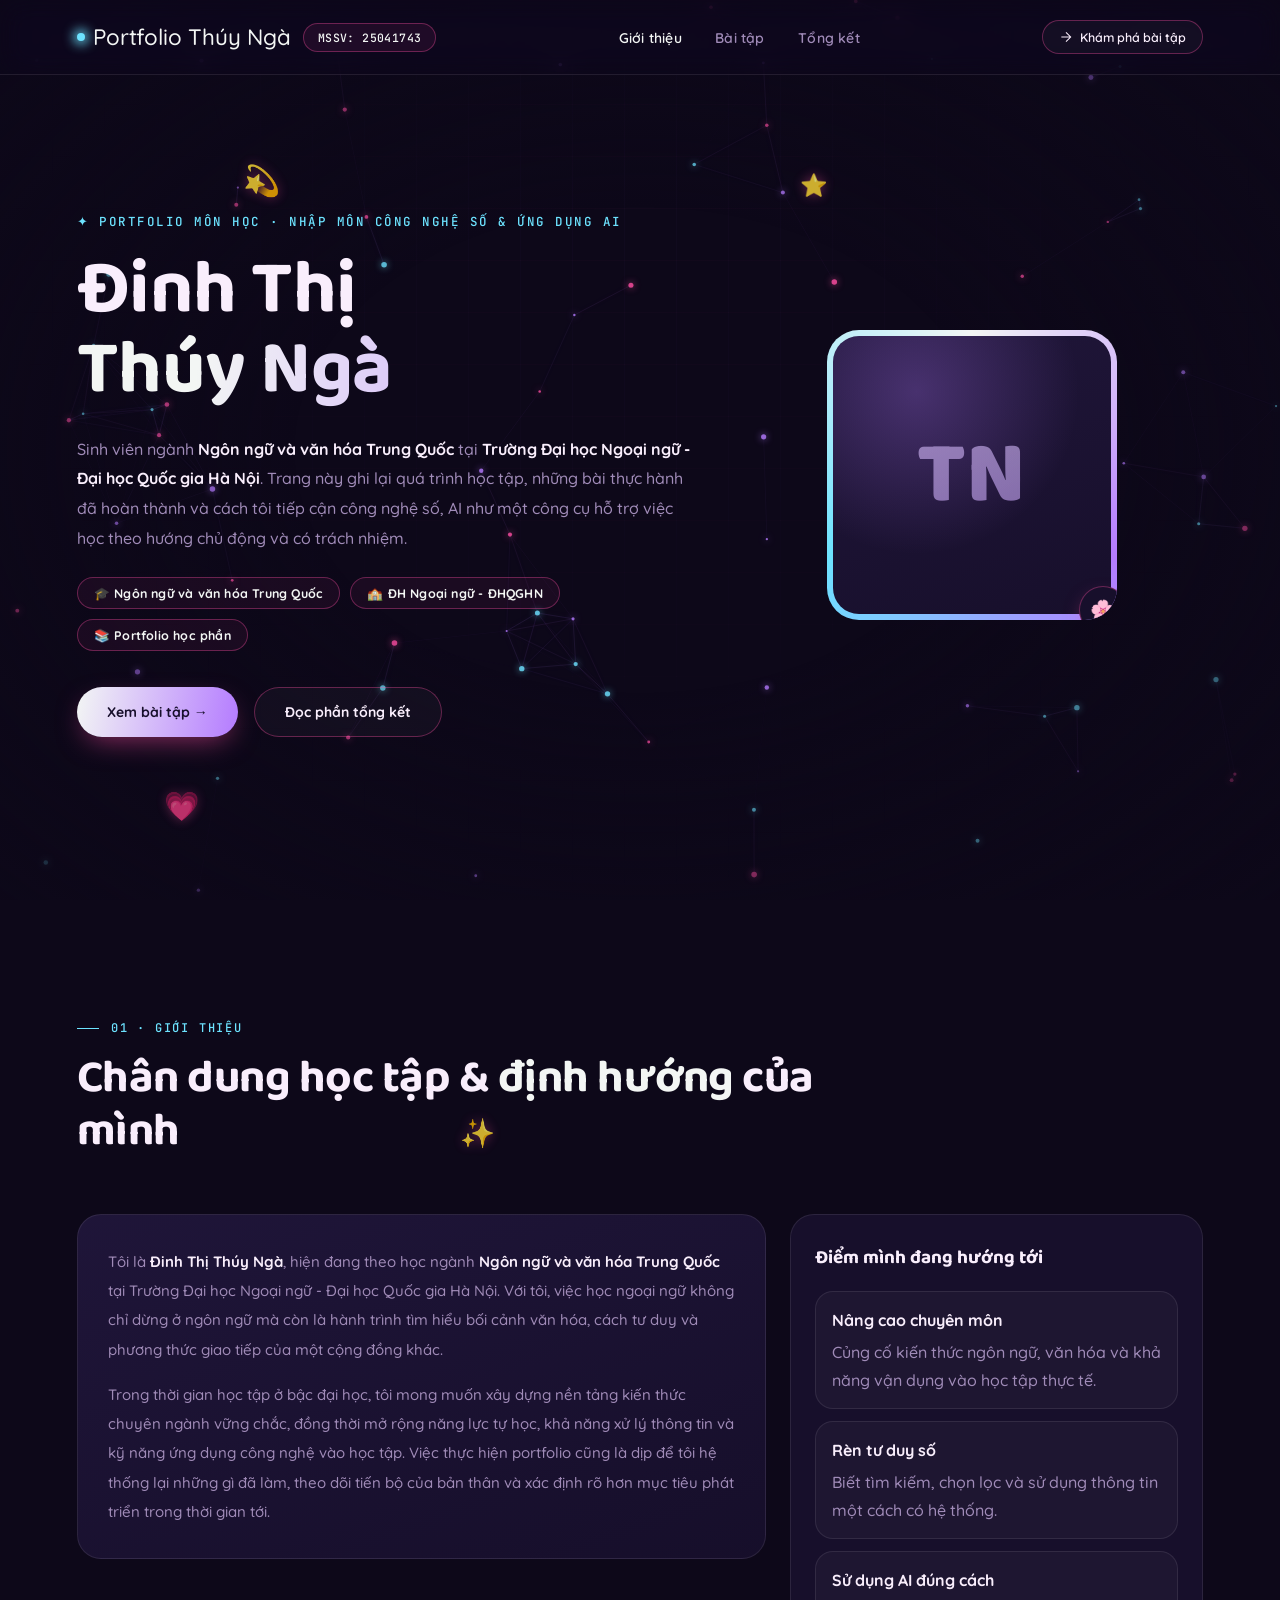
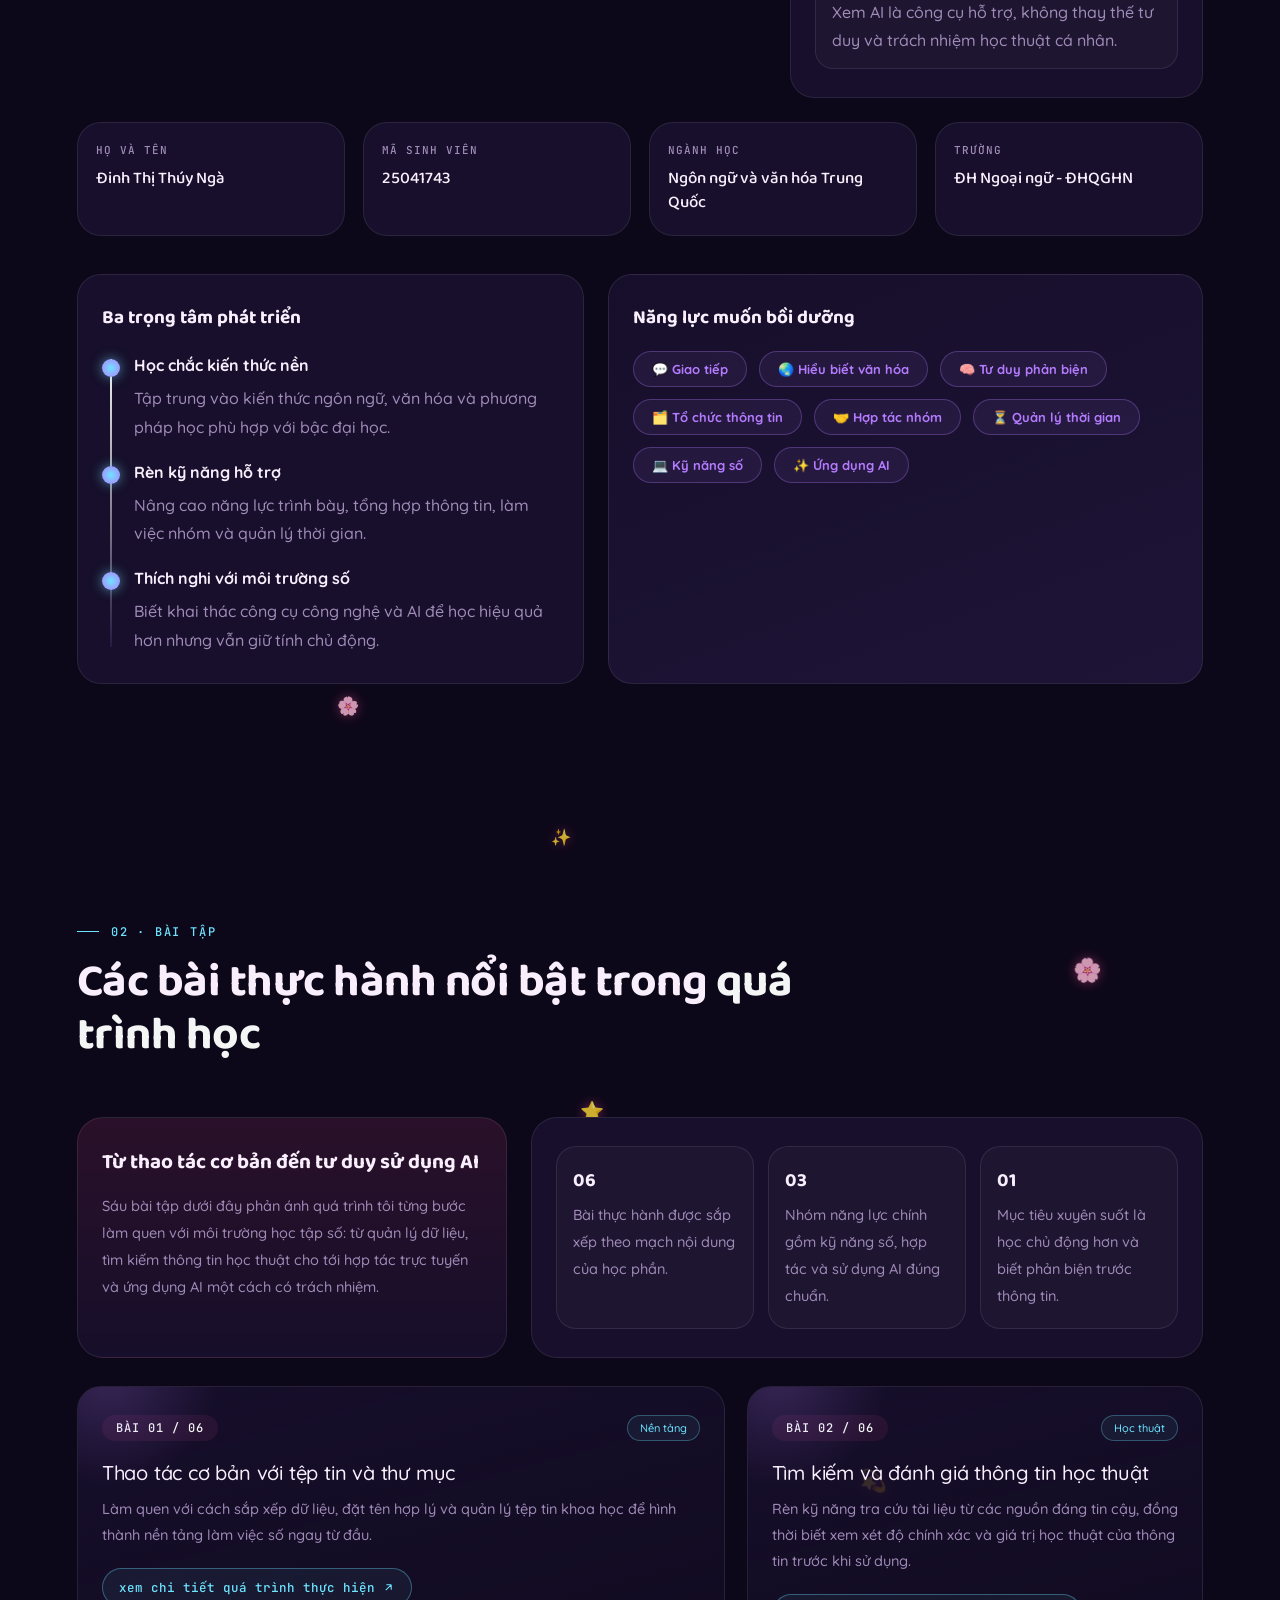
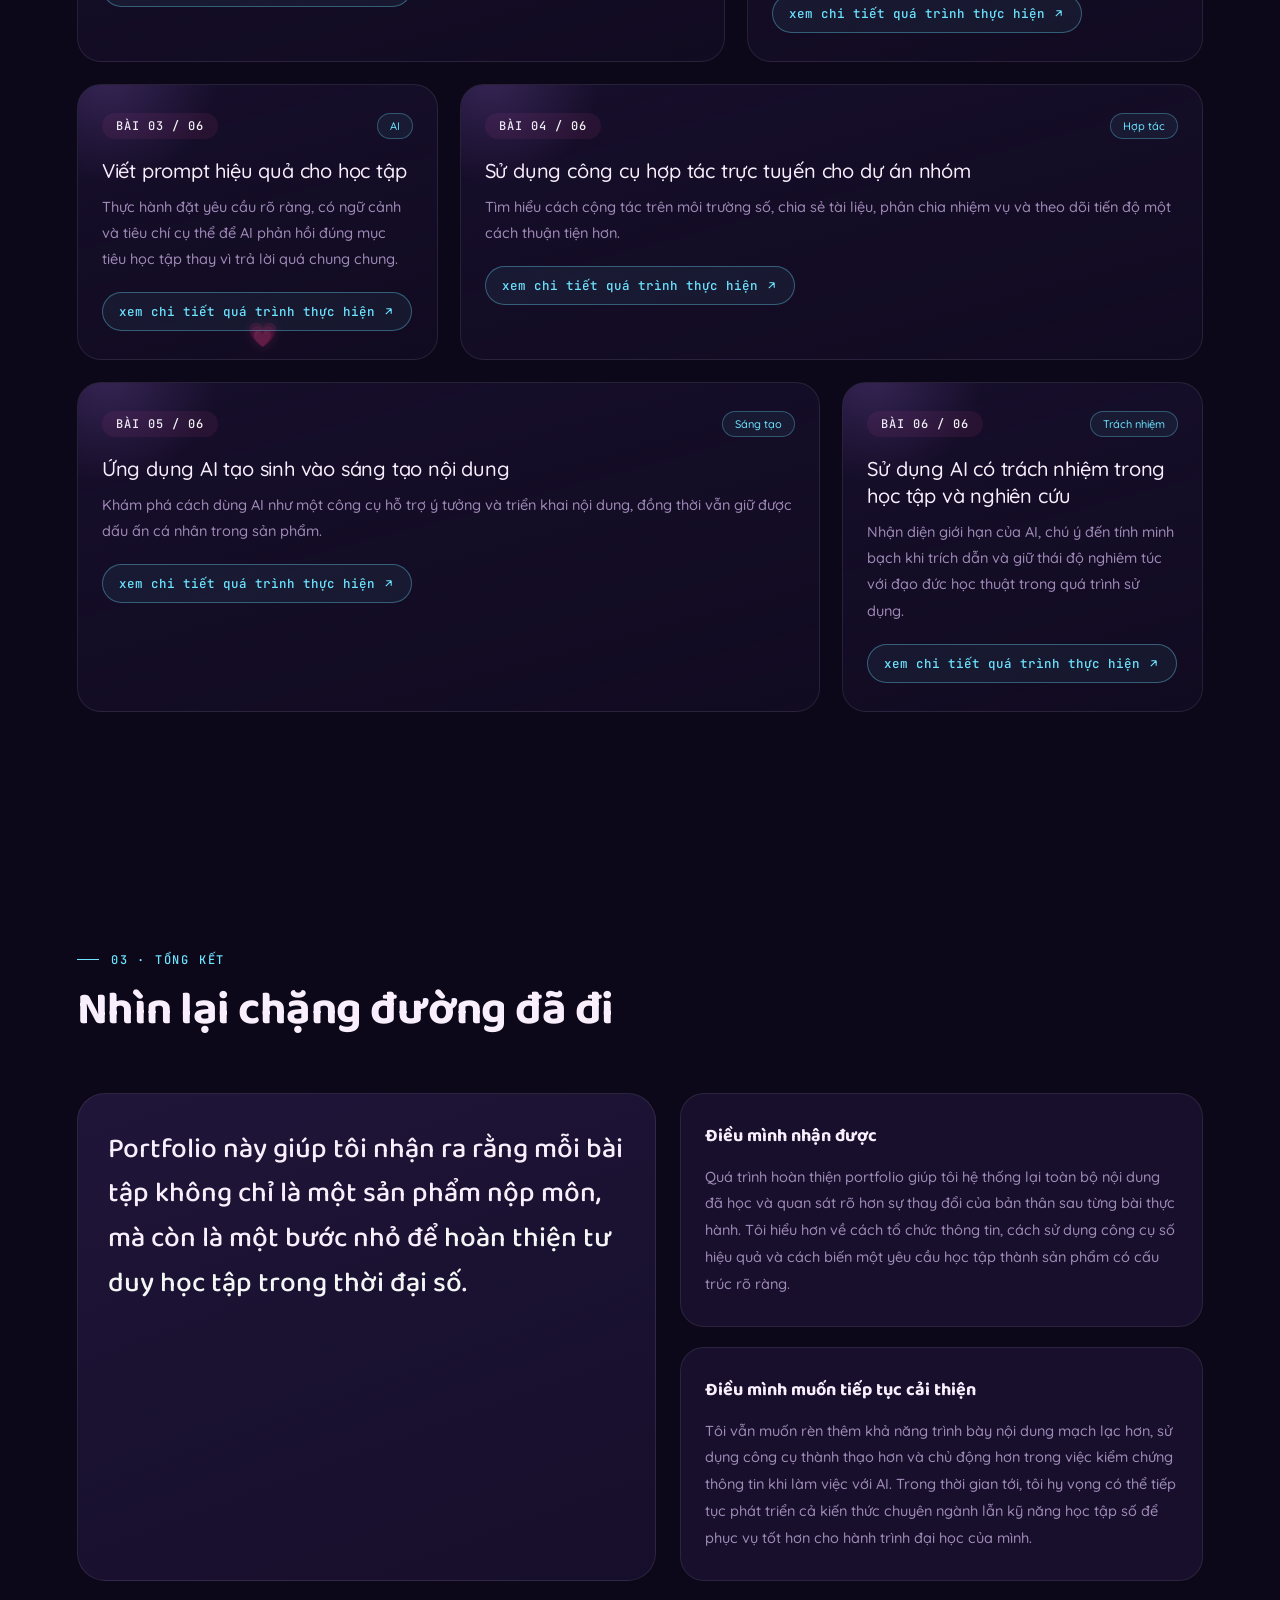
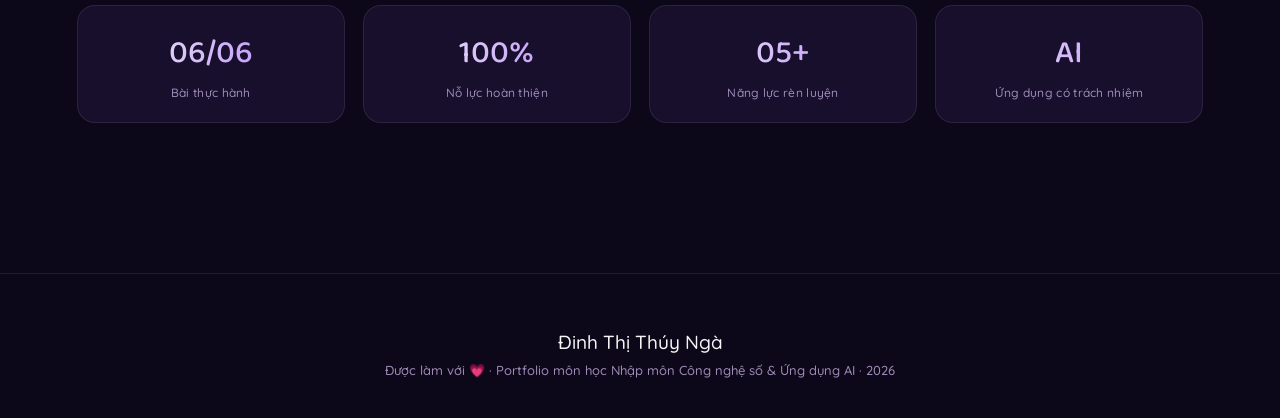
==== commit a06ffc5f: "Update index.html" ====
--- a/index.html
+++ b/index.html
@@ -12,8 +12,8 @@
     --bg:#0d0819;
     --surface:#170f2b;
     --surface-2:#20163a;
-    --pink:#ff4fa3;
-    --pink-deep:#ff1f8f;
+    --pink:#f3f6f4;
+    --pink-deep:#e1c8fd;
     --lavender:#b47bff;
     --cyan:#6de3ff;
     --text:#f9eefc;
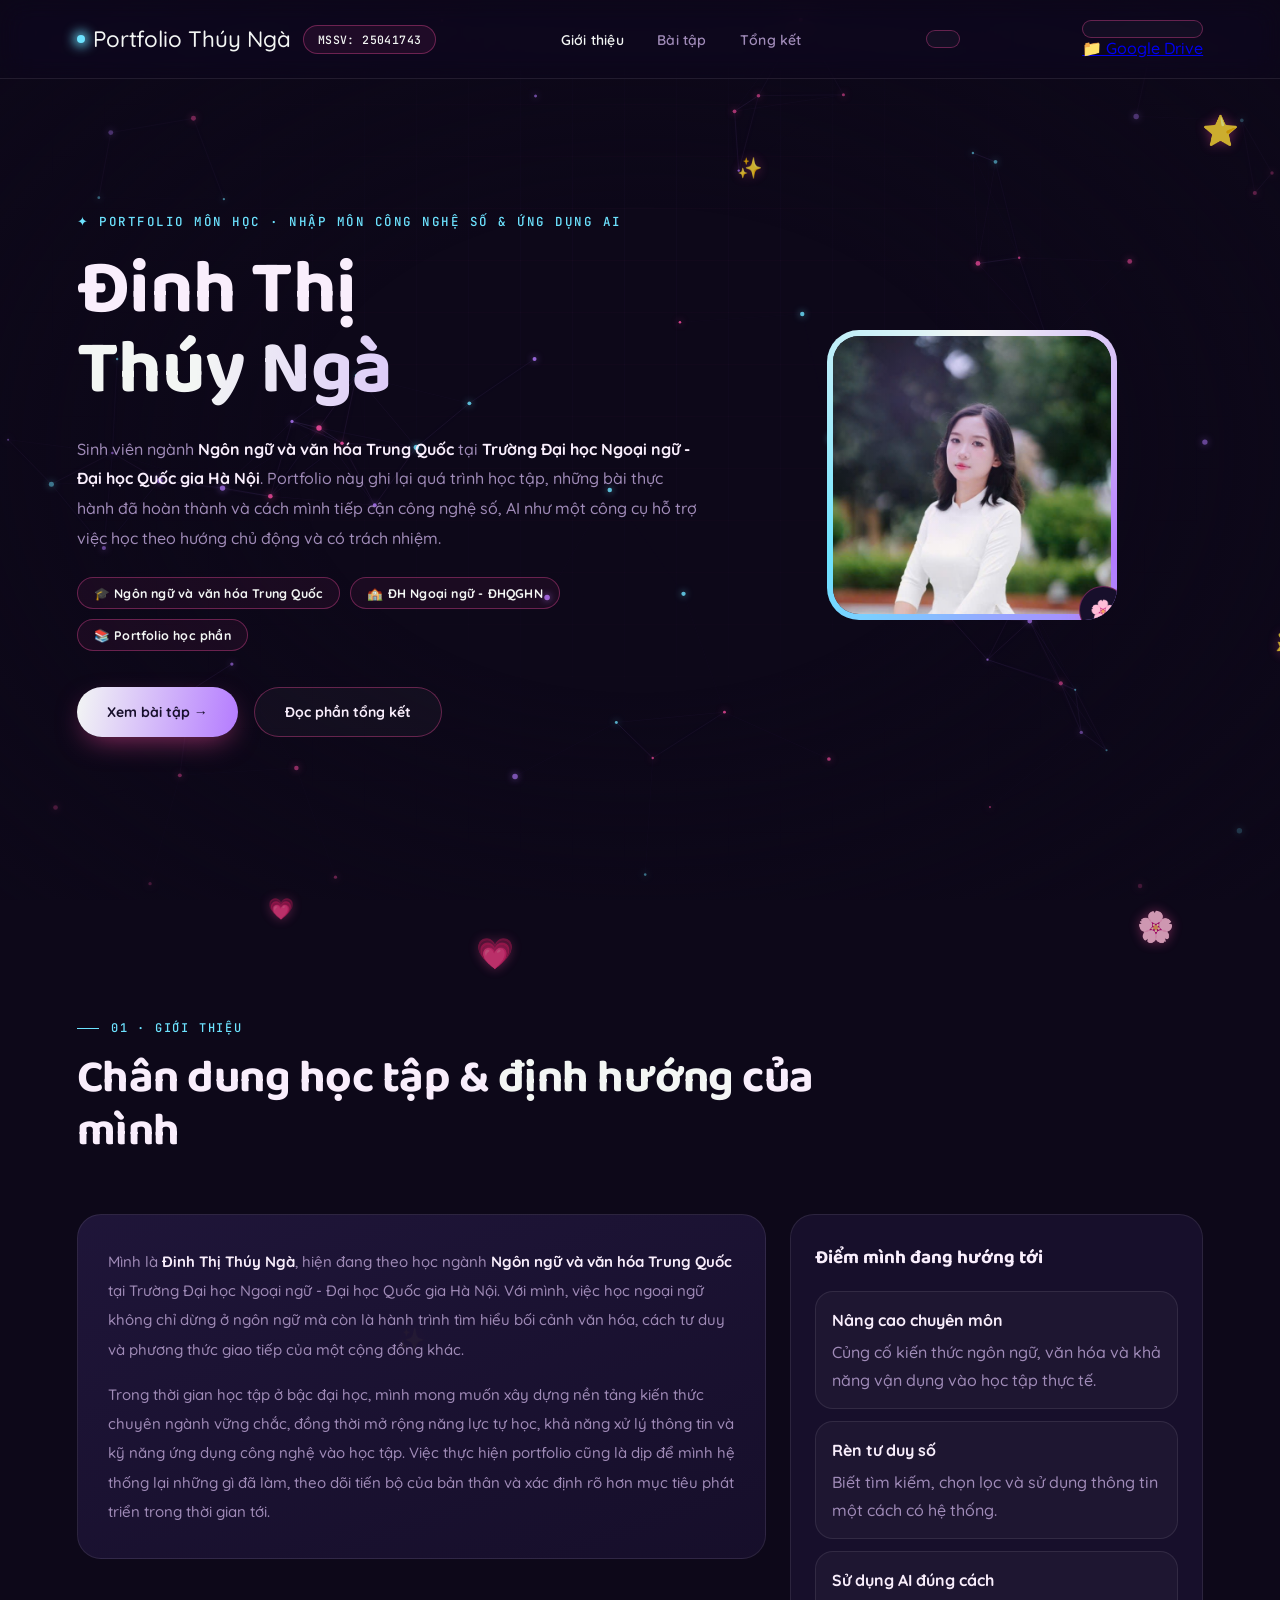
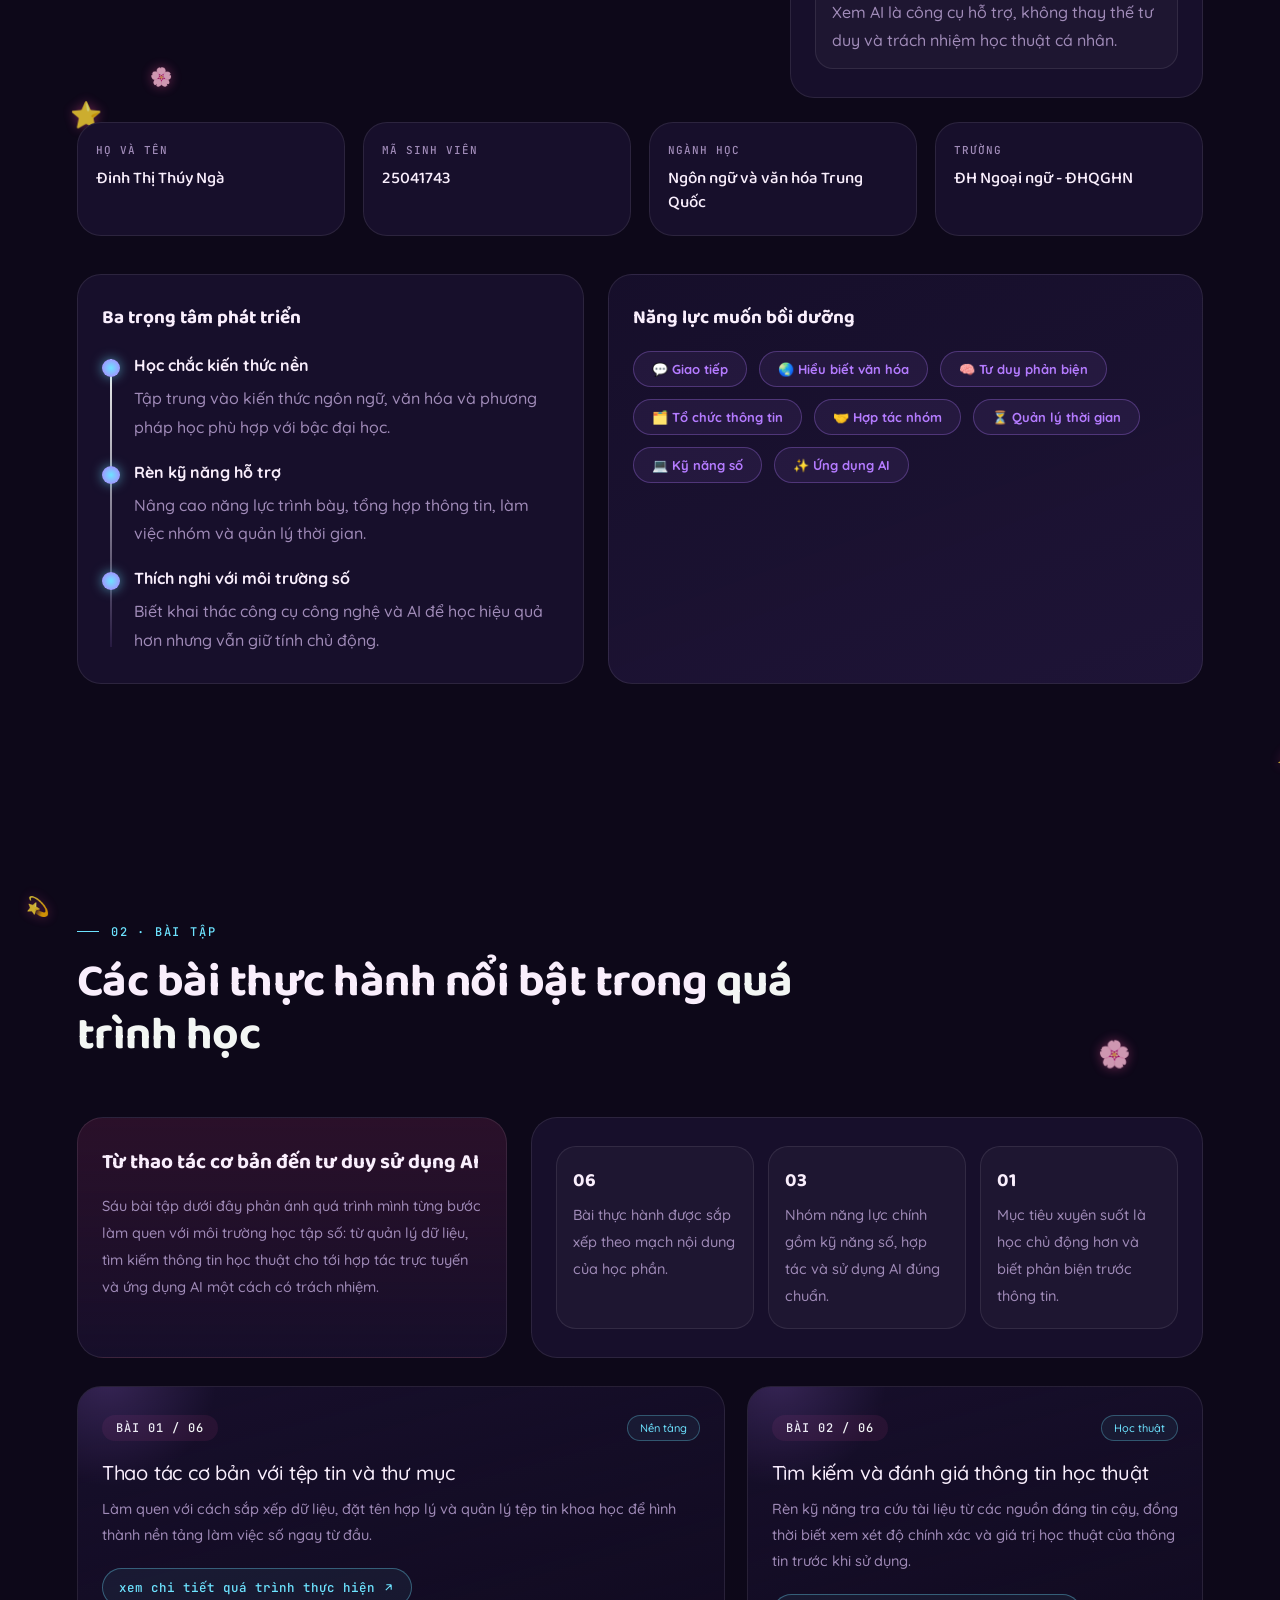
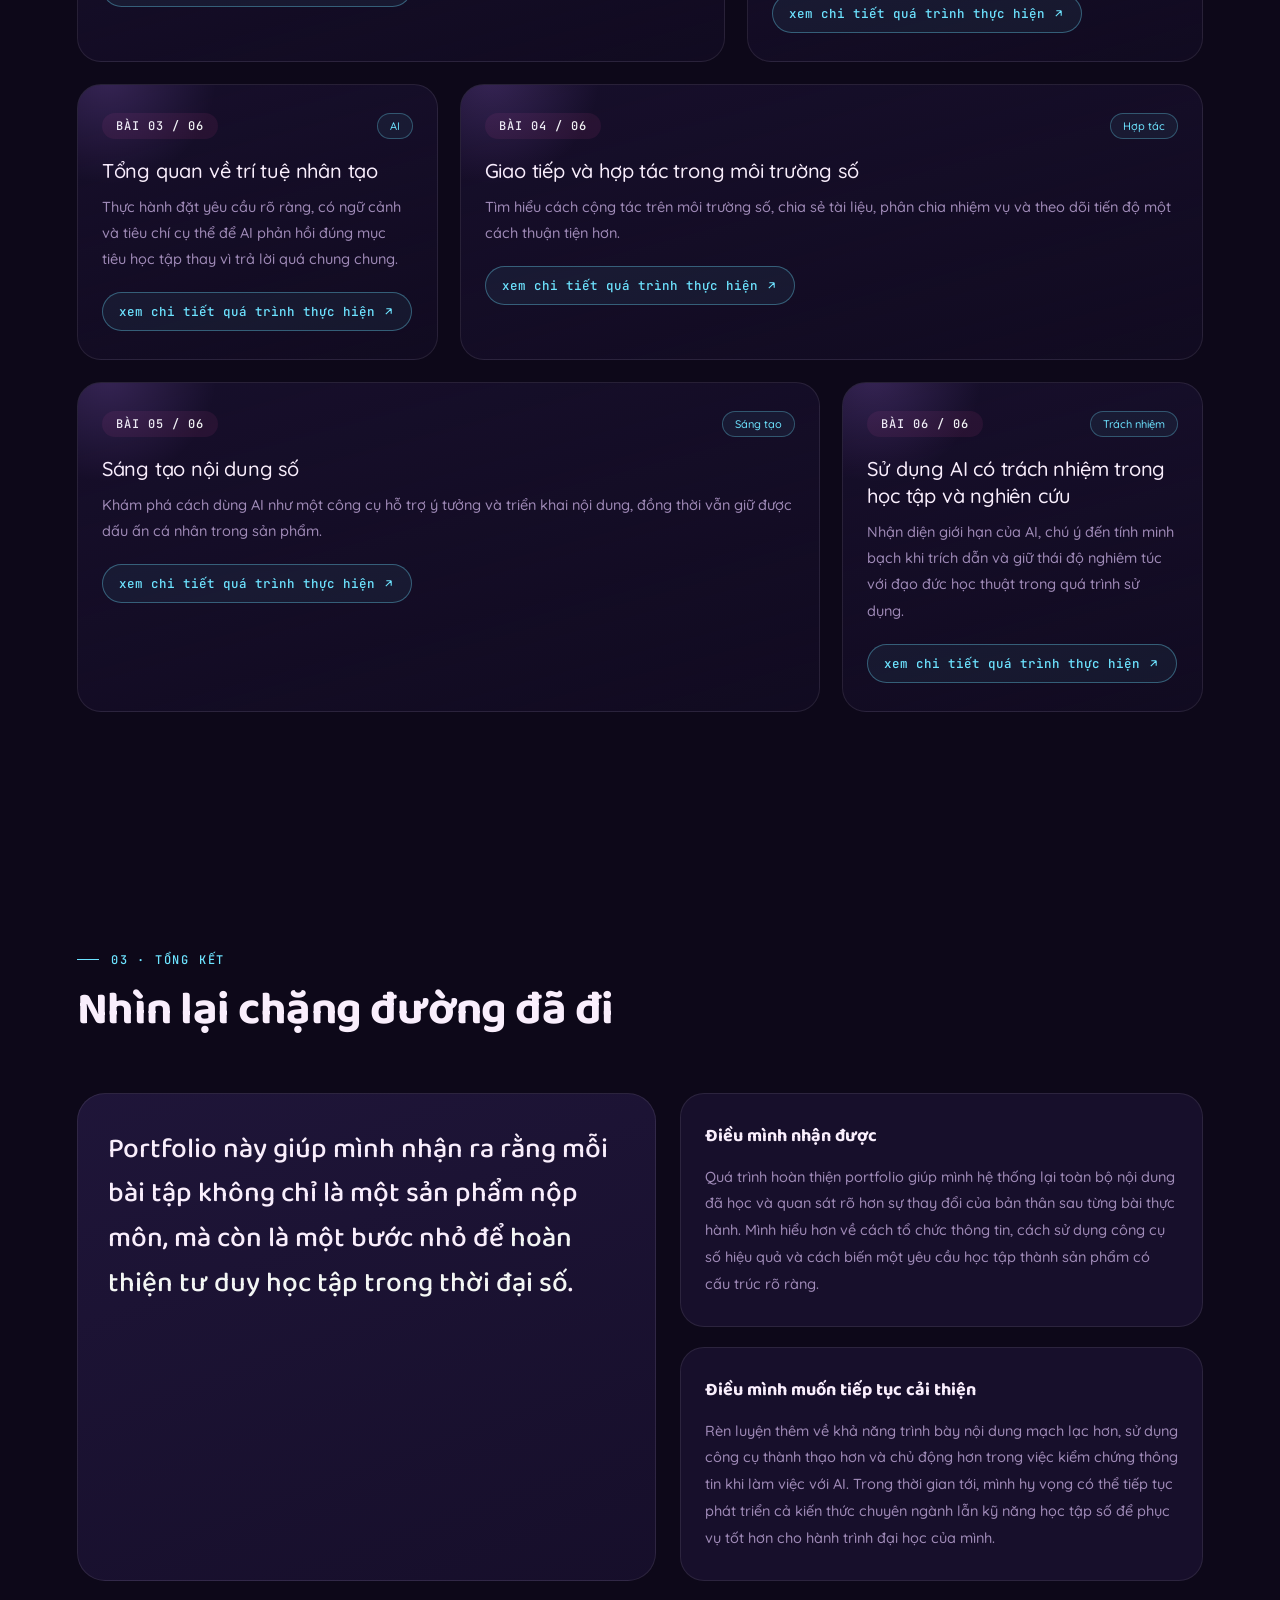
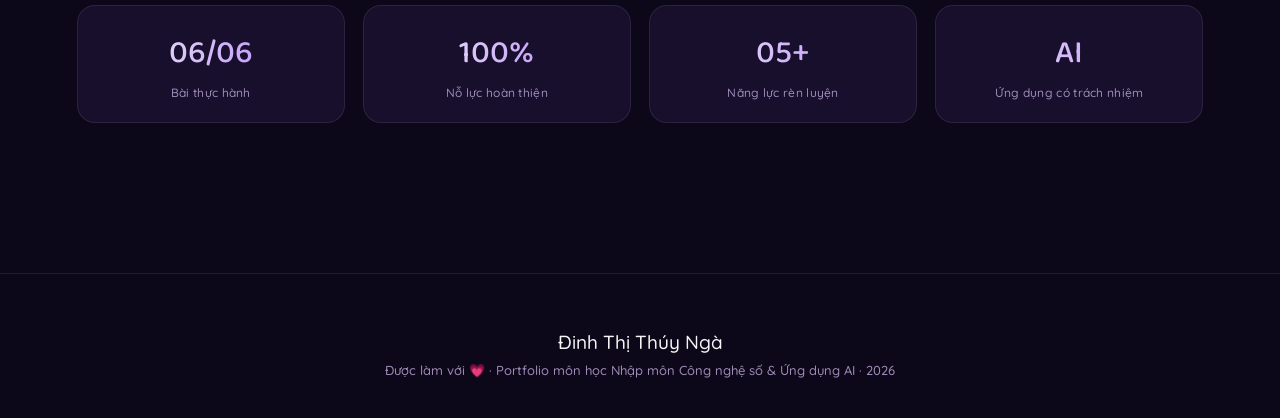
==== commit 9f7dfddd: "Update index.html" ====
--- a/index.html
+++ b/index.html
@@ -445,8 +445,9 @@
     <li><a href="#tongket" class="nav-link">Tổng kết</a></li>
   </ul>
   <a href="#baitap" class="nav-drive">
-    <svg width="14" height="14" viewBox="0 0 24 24" fill="none" stroke="currentColor" stroke-width="1.8"><path d="M4 12h16M12 4l8 8-8 8"/></svg>
-    Khám phá bài tập
+    <div class="nav-actions">
+    <a href="https://drive.google.com/drive/folders/1C-Cv0XH6CSvMHPwRp4Cb2o5bC0yuiReC?usp=drive_link" class="nav-btn nav-btn-outline">📁 Google Drive</a>
+  </div>
   </a>
 </nav>
 
@@ -455,7 +456,7 @@
     <div>
       <div class="eyebrow">Portfolio môn học · Nhập môn Công nghệ số &amp; Ứng dụng AI</div>
       <h1 class="name">Đinh Thị<span class="last">Thúy Ngà</span></h1>
-      <p class="hero-sub">Sinh viên ngành <b>Ngôn ngữ và văn hóa Trung Quốc</b> tại <b>Trường Đại học Ngoại ngữ - Đại học Quốc gia Hà Nội</b>. Trang này ghi lại quá trình học tập, những bài thực hành đã hoàn thành và cách tôi tiếp cận công nghệ số, AI như một công cụ hỗ trợ việc học theo hướng chủ động và có trách nhiệm.</p>
+      <p class="hero-sub">Sinh viên ngành <b>Ngôn ngữ và văn hóa Trung Quốc</b> tại <b>Trường Đại học Ngoại ngữ - Đại học Quốc gia Hà Nội</b>. Portfolio này ghi lại quá trình học tập, những bài thực hành đã hoàn thành và cách mình tiếp cận công nghệ số, AI như một công cụ hỗ trợ việc học theo hướng chủ động và có trách nhiệm.</p>
       <div class="hero-tags">
         <span class="htag">🎓 Ngôn ngữ và văn hóa Trung Quốc</span>
         <span class="htag">🏫 ĐH Ngoại ngữ - ĐHQGHN</span>
@@ -470,7 +471,7 @@
     <div class="avatar-wrap">
       <div class="avatar-frame">
         <div class="avatar-inner">
-          <img class="avatar-img" src="avt.jpg" alt="Ảnh cá nhân của Đinh Thị Thúy Ngà"
+          <img class="avatar-img" src="thuynga.jpg" alt="Ảnh cá nhân của Đinh Thị Thúy Ngà"
                onerror="this.style.display='none'; this.nextElementSibling.style.display='flex';">
           <span class="avatar-fallback" style="display:none;">TN</span>
         </div>
@@ -488,8 +489,8 @@
 
   <div class="intro-layout">
     <div class="intro-card reveal">
-      <p>Tôi là <b>Đinh Thị Thúy Ngà</b>, hiện đang theo học ngành <b>Ngôn ngữ và văn hóa Trung Quốc</b> tại Trường Đại học Ngoại ngữ - Đại học Quốc gia Hà Nội. Với tôi, việc học ngoại ngữ không chỉ dừng ở ngôn ngữ mà còn là hành trình tìm hiểu bối cảnh văn hóa, cách tư duy và phương thức giao tiếp của một cộng đồng khác.</p>
-      <p>Trong thời gian học tập ở bậc đại học, tôi mong muốn xây dựng nền tảng kiến thức chuyên ngành vững chắc, đồng thời mở rộng năng lực tự học, khả năng xử lý thông tin và kỹ năng ứng dụng công nghệ vào học tập. Việc thực hiện portfolio cũng là dịp để tôi hệ thống lại những gì đã làm, theo dõi tiến bộ của bản thân và xác định rõ hơn mục tiêu phát triển trong thời gian tới.</p>
+      <p>Mình là <b>Đinh Thị Thúy Ngà</b>, hiện đang theo học ngành <b>Ngôn ngữ và văn hóa Trung Quốc</b> tại Trường Đại học Ngoại ngữ - Đại học Quốc gia Hà Nội. Với mình, việc học ngoại ngữ không chỉ dừng ở ngôn ngữ mà còn là hành trình tìm hiểu bối cảnh văn hóa, cách tư duy và phương thức giao tiếp của một cộng đồng khác.</p>
+      <p>Trong thời gian học tập ở bậc đại học, mình mong muốn xây dựng nền tảng kiến thức chuyên ngành vững chắc, đồng thời mở rộng năng lực tự học, khả năng xử lý thông tin và kỹ năng ứng dụng công nghệ vào học tập. Việc thực hiện portfolio cũng là dịp để mình hệ thống lại những gì đã làm, theo dõi tiến bộ của bản thân và xác định rõ hơn mục tiêu phát triển trong thời gian tới.</p>
     </div>
 
     <div class="focus-card reveal">
@@ -574,7 +575,7 @@
   <div class="exercise-lead">
     <div class="exercise-note reveal">
       <h3>Từ thao tác cơ bản đến tư duy sử dụng AI</h3>
-      <p>Sáu bài tập dưới đây phản ánh quá trình tôi từng bước làm quen với môi trường học tập số: từ quản lý dữ liệu, tìm kiếm thông tin học thuật cho tới hợp tác trực tuyến và ứng dụng AI một cách có trách nhiệm.</p>
+      <p>Sáu bài tập dưới đây phản ánh quá trình mình từng bước làm quen với môi trường học tập số: từ quản lý dữ liệu, tìm kiếm thông tin học thuật cho tới hợp tác trực tuyến và ứng dụng AI một cách có trách nhiệm.</p>
     </div>
     <div class="exercise-summary reveal">
       <div class="sum-box">
@@ -603,18 +604,18 @@
 
   <div class="closing-wrap">
     <div class="closing-quote reveal">
-      Portfolio này giúp tôi nhận ra rằng mỗi bài tập không chỉ là một sản phẩm nộp môn, mà còn là một bước nhỏ để <em>hoàn thiện tư duy học tập trong thời đại số</em>.
+      Portfolio này giúp mình nhận ra rằng mỗi bài tập không chỉ là một sản phẩm nộp môn, mà còn là một bước nhỏ để <em>hoàn thiện tư duy học tập trong thời đại số</em>.
     </div>
 
     <div class="reflection-stack">
       <div class="reflection-card reveal">
         <h3>Điều mình nhận được</h3>
-        <p>Quá trình hoàn thiện portfolio giúp tôi hệ thống lại toàn bộ nội dung đã học và quan sát rõ hơn sự thay đổi của bản thân sau từng bài thực hành. Tôi hiểu hơn về cách tổ chức thông tin, cách sử dụng công cụ số hiệu quả và cách biến một yêu cầu học tập thành sản phẩm có cấu trúc rõ ràng.</p>
+        <p>Quá trình hoàn thiện portfolio giúp mình hệ thống lại toàn bộ nội dung đã học và quan sát rõ hơn sự thay đổi của bản thân sau từng bài thực hành. Mình hiểu hơn về cách tổ chức thông tin, cách sử dụng công cụ số hiệu quả và cách biến một yêu cầu học tập thành sản phẩm có cấu trúc rõ ràng.</p>
       </div>
 
       <div class="reflection-card reveal">
         <h3>Điều mình muốn tiếp tục cải thiện</h3>
-        <p>Tôi vẫn muốn rèn thêm khả năng trình bày nội dung mạch lạc hơn, sử dụng công cụ thành thạo hơn và chủ động hơn trong việc kiểm chứng thông tin khi làm việc với AI. Trong thời gian tới, tôi hy vọng có thể tiếp tục phát triển cả kiến thức chuyên ngành lẫn kỹ năng học tập số để phục vụ tốt hơn cho hành trình đại học của mình.</p>
+        <p>Rèn luyện thêm về khả năng trình bày nội dung mạch lạc hơn, sử dụng công cụ thành thạo hơn và chủ động hơn trong việc kiểm chứng thông tin khi làm việc với AI. Trong thời gian tới, mình hy vọng có thể tiếp tục phát triển cả kiến thức chuyên ngành lẫn kỹ năng học tập số để phục vụ tốt hơn cho hành trình đại học của mình.</p>
       </div>
     </div>
   </div>
@@ -672,42 +673,42 @@
   {
     t:"Thao tác cơ bản với tệp tin và thư mục",
     d:"Làm quen với cách sắp xếp dữ liệu, đặt tên hợp lý và quản lý tệp tin khoa học để hình thành nền tảng làm việc số ngay từ đầu.",
-    link:"#",
+    link:"https://docs.google.com/document/d/1ssSMy0zk8tzvghGggrnIAUNGG4UNGs5J/edit?usp=drive_link&ouid=100698810264392713077&rtpof=true&sd=true",
     badge:"Nền tảng",
     span:"span-7"
   },
   {
     t:"Tìm kiếm và đánh giá thông tin học thuật",
     d:"Rèn kỹ năng tra cứu tài liệu từ các nguồn đáng tin cậy, đồng thời biết xem xét độ chính xác và giá trị học thuật của thông tin trước khi sử dụng.",
-    link:"#",
+    link:"https://docs.google.com/document/d/1GyVXh3c0kRrm-2K6XGsWWnpCsjo2GQRr/edit?usp=drive_link&ouid=100698810264392713077&rtpof=true&sd=true",
     badge:"Học thuật",
     span:"span-5"
   },
   {
-    t:"Viết prompt hiệu quả cho học tập",
+    t:"Tổng quan về trí tuệ nhân tạo",
     d:"Thực hành đặt yêu cầu rõ ràng, có ngữ cảnh và tiêu chí cụ thể để AI phản hồi đúng mục tiêu học tập thay vì trả lời quá chung chung.",
-    link:"#",
+    link:"https://docs.google.com/document/d/15gRvtig8taXOZFlv0IE2C8nCpU7ulGPV/edit?usp=drive_link&ouid=100698810264392713077&rtpof=true&sd=true",
     badge:"AI",
     span:"span-4"
   },
   {
-    t:"Sử dụng công cụ hợp tác trực tuyến cho dự án nhóm",
+    t:"Giao tiếp và hợp tác trong môi trường số",
     d:"Tìm hiểu cách cộng tác trên môi trường số, chia sẻ tài liệu, phân chia nhiệm vụ và theo dõi tiến độ một cách thuận tiện hơn.",
-    link:"#",
+    link:"Https://docs.google.com/document/d/1T0J8U2EXgwbHm0j1Gb7DemW_qI7beaBn79EDXzikKvM/edit?usp=sharing",
     badge:"Hợp tác",
     span:"span-8"
   },
   {
-    t:"Ứng dụng AI tạo sinh vào sáng tạo nội dung",
+    t:"Sáng tạo nội dung số",
     d:"Khám phá cách dùng AI như một công cụ hỗ trợ ý tưởng và triển khai nội dung, đồng thời vẫn giữ được dấu ấn cá nhân trong sản phẩm.",
-    link:"#",
+    link:"https://docs.google.com/document/d/16Wyk4kNCr989b4KZiUO0B8qyPa8tGWtI/edit?usp=drive_link&ouid=100698810264392713077&rtpof=true&sd=true",
     badge:"Sáng tạo",
     span:"span-8"
   },
   {
     t:"Sử dụng AI có trách nhiệm trong học tập và nghiên cứu",
     d:"Nhận diện giới hạn của AI, chú ý đến tính minh bạch khi trích dẫn và giữ thái độ nghiêm túc với đạo đức học thuật trong quá trình sử dụng.",
-    link:"#",
+    link:"https://docs.google.com/document/d/1YERfD6prA8kQsH5HsFqbq39LNQSQ16TD/edit?usp=drive_link&ouid=100698810264392713077&rtpof=true&sd=true",
     badge:"Trách nhiệm",
     span:"span-4"
   }
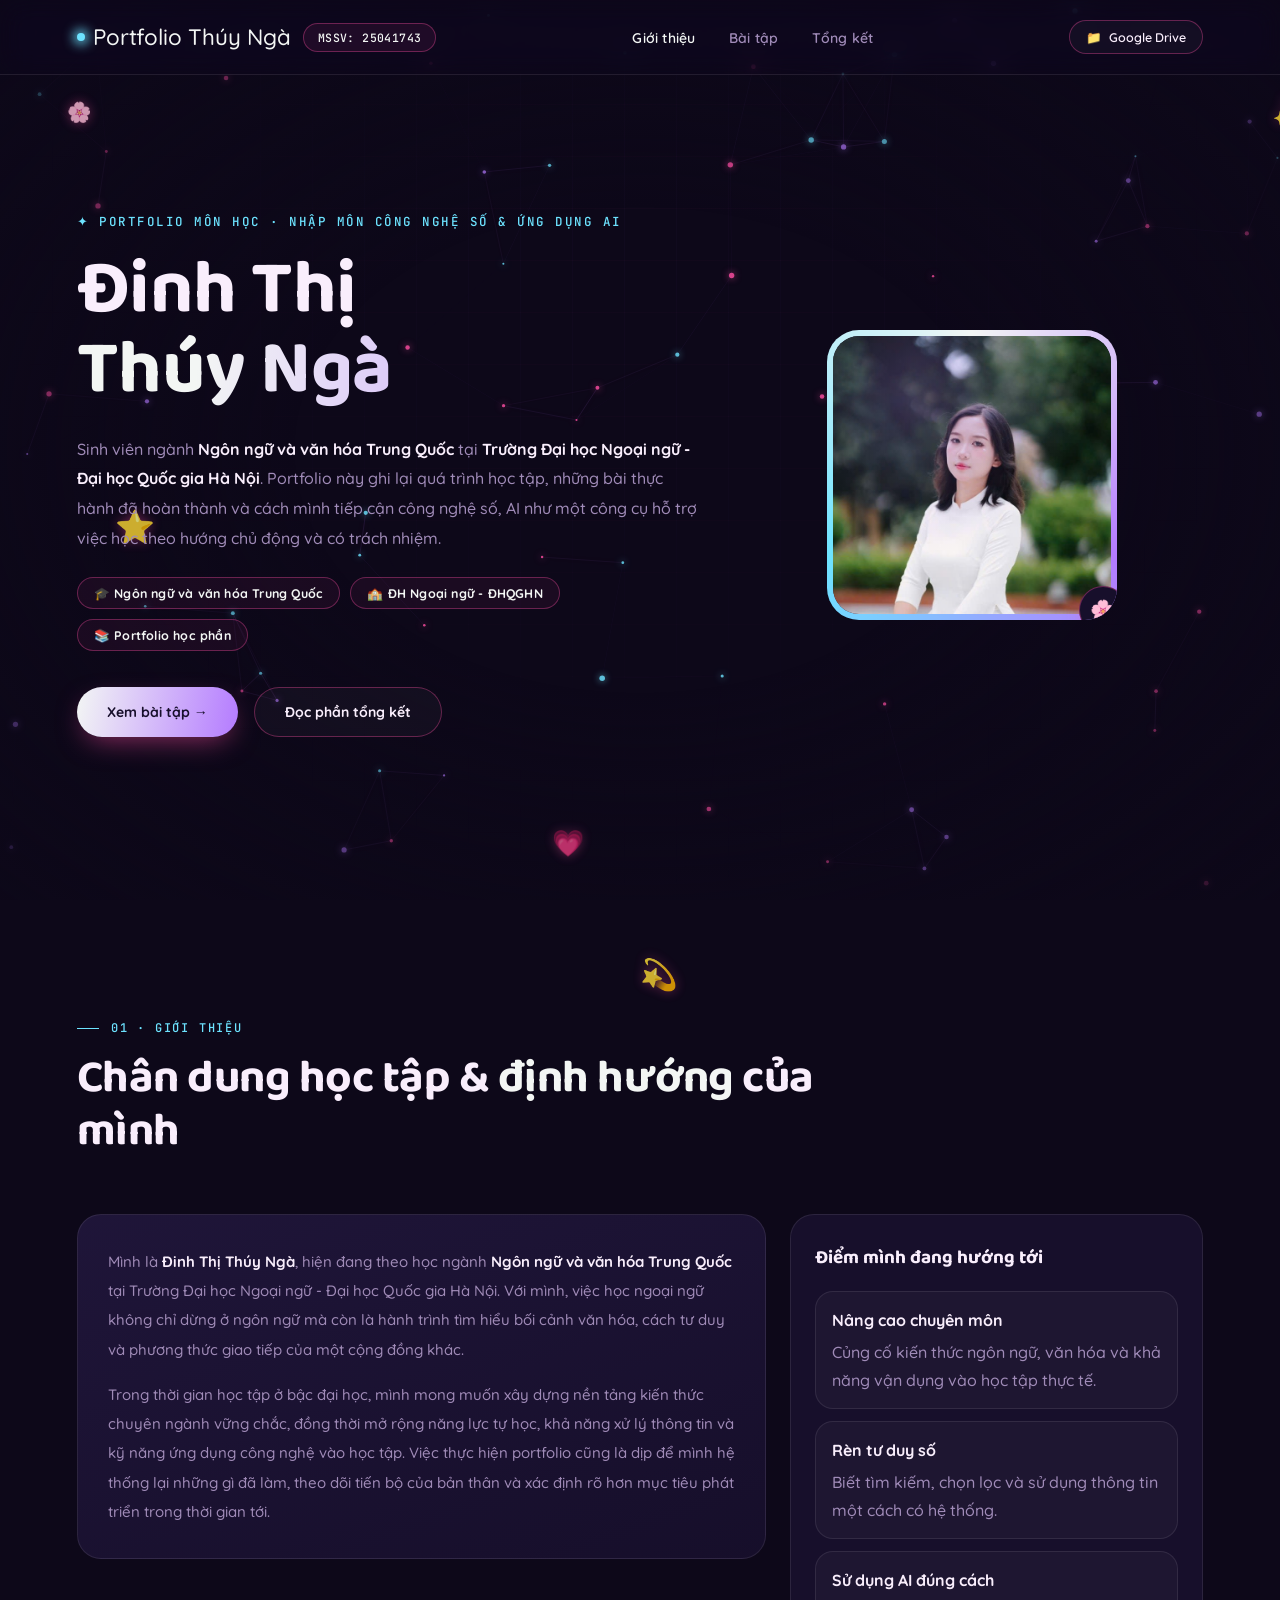
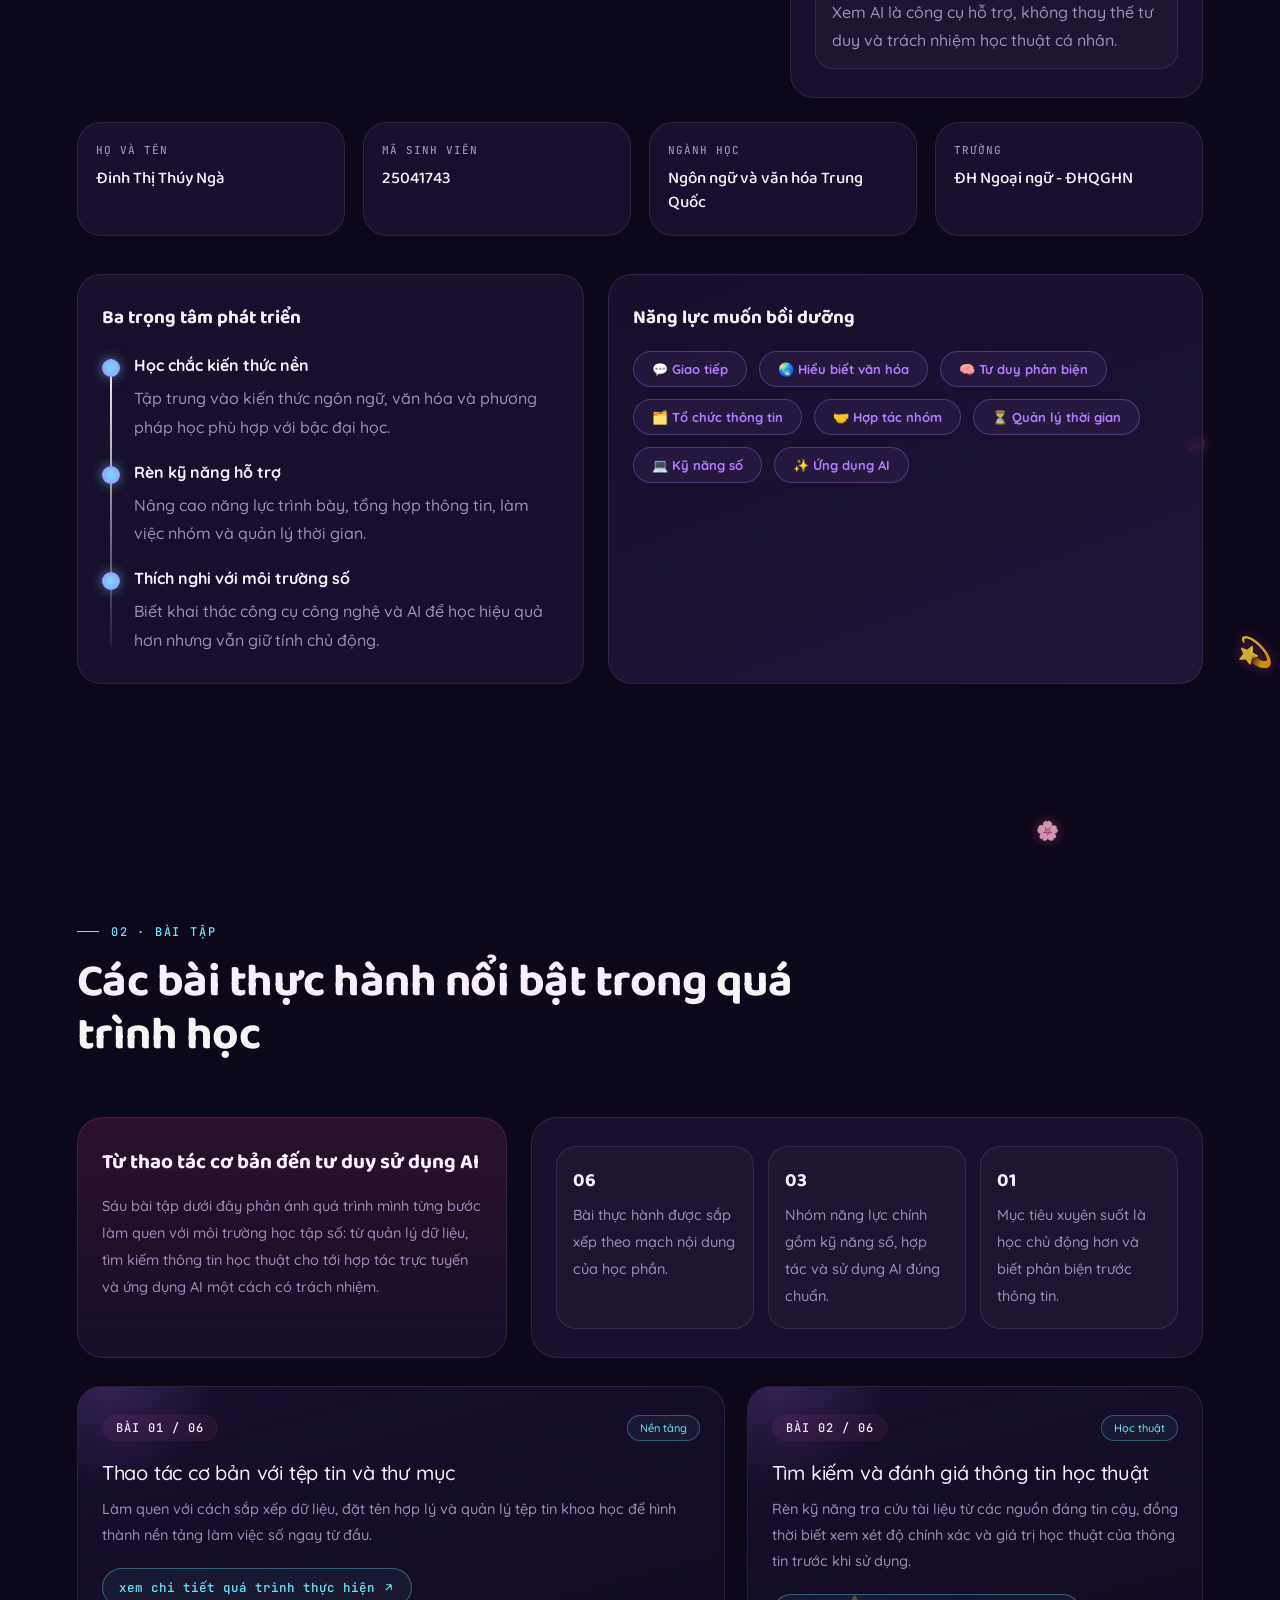
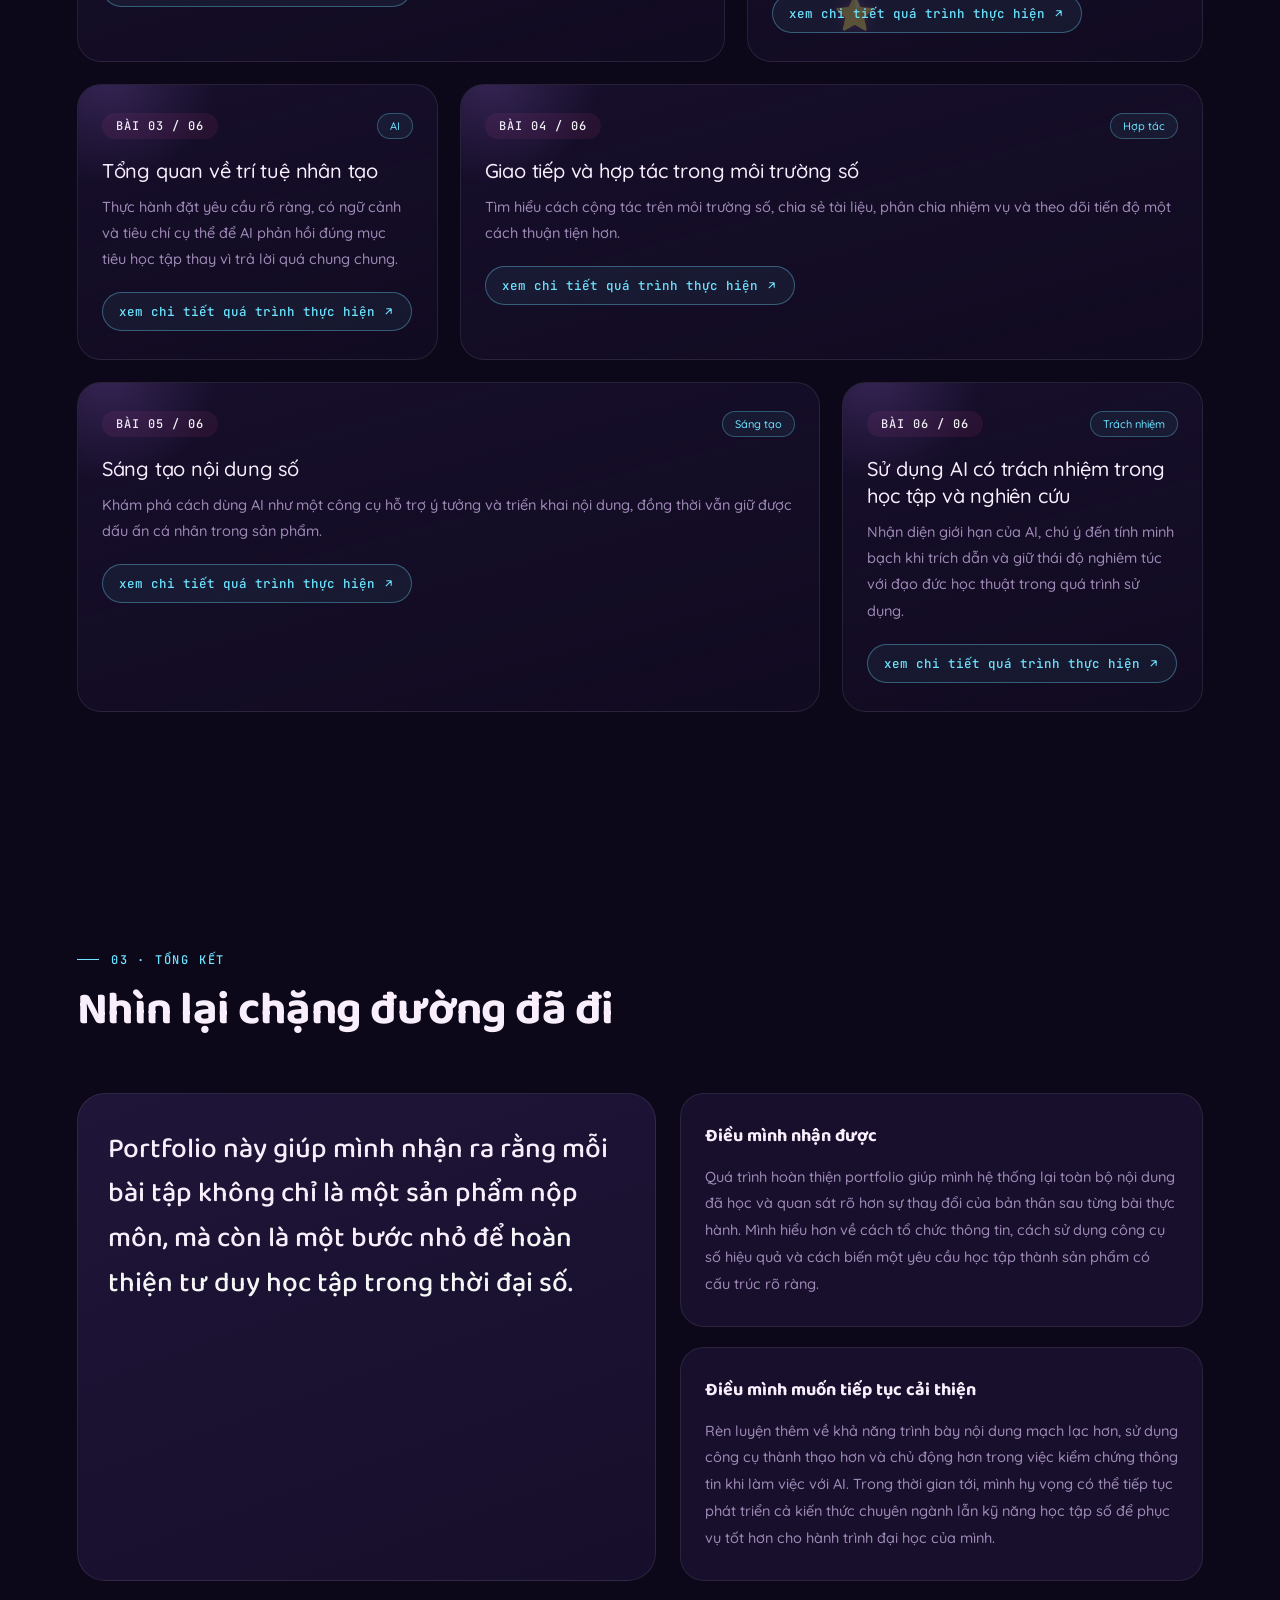
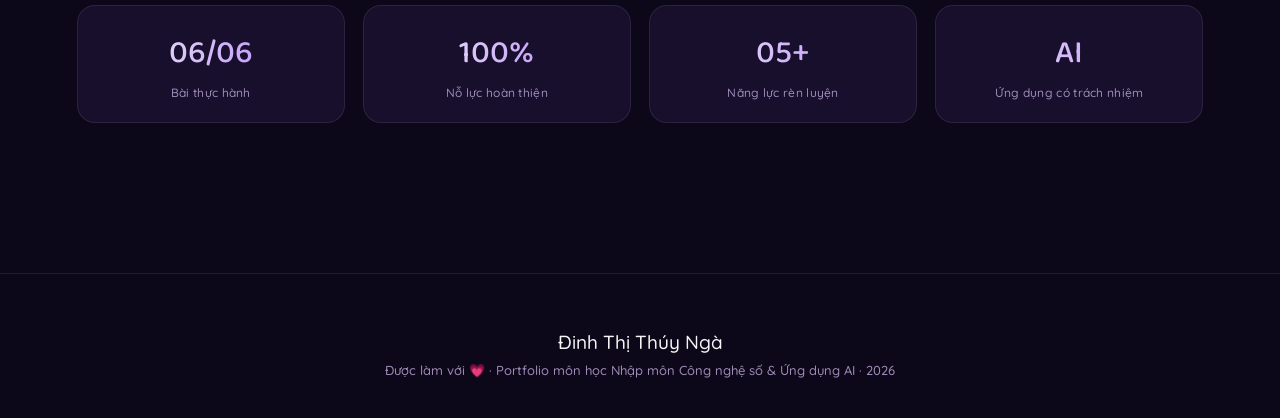
==== commit 2e8a5670: "Update index.html" ====
--- a/index.html
+++ b/index.html
@@ -444,11 +444,11 @@
     <li><a href="#baitap" class="nav-link">Bài tập</a></li>
     <li><a href="#tongket" class="nav-link">Tổng kết</a></li>
   </ul>
-  <a href="#baitap" class="nav-drive">
-    <div class="nav-actions">
-    <a href="https://drive.google.com/drive/folders/1C-Cv0XH6CSvMHPwRp4Cb2o5bC0yuiReC?usp=drive_link" class="nav-btn nav-btn-outline">📁 Google Drive</a>
-  </div>
+  <div class="nav-actions">
+  <a href="https://drive.google.com/drive/folders/1C-Cv0XH6CSVmHPwRp4Cb2o5bC0yuiReC?usp=drive_link" target="_blank" class="nav-drive">
+    <span>📁</span> Google Drive
   </a>
+</div>
 </nav>
 
 <section class="hero" id="top">
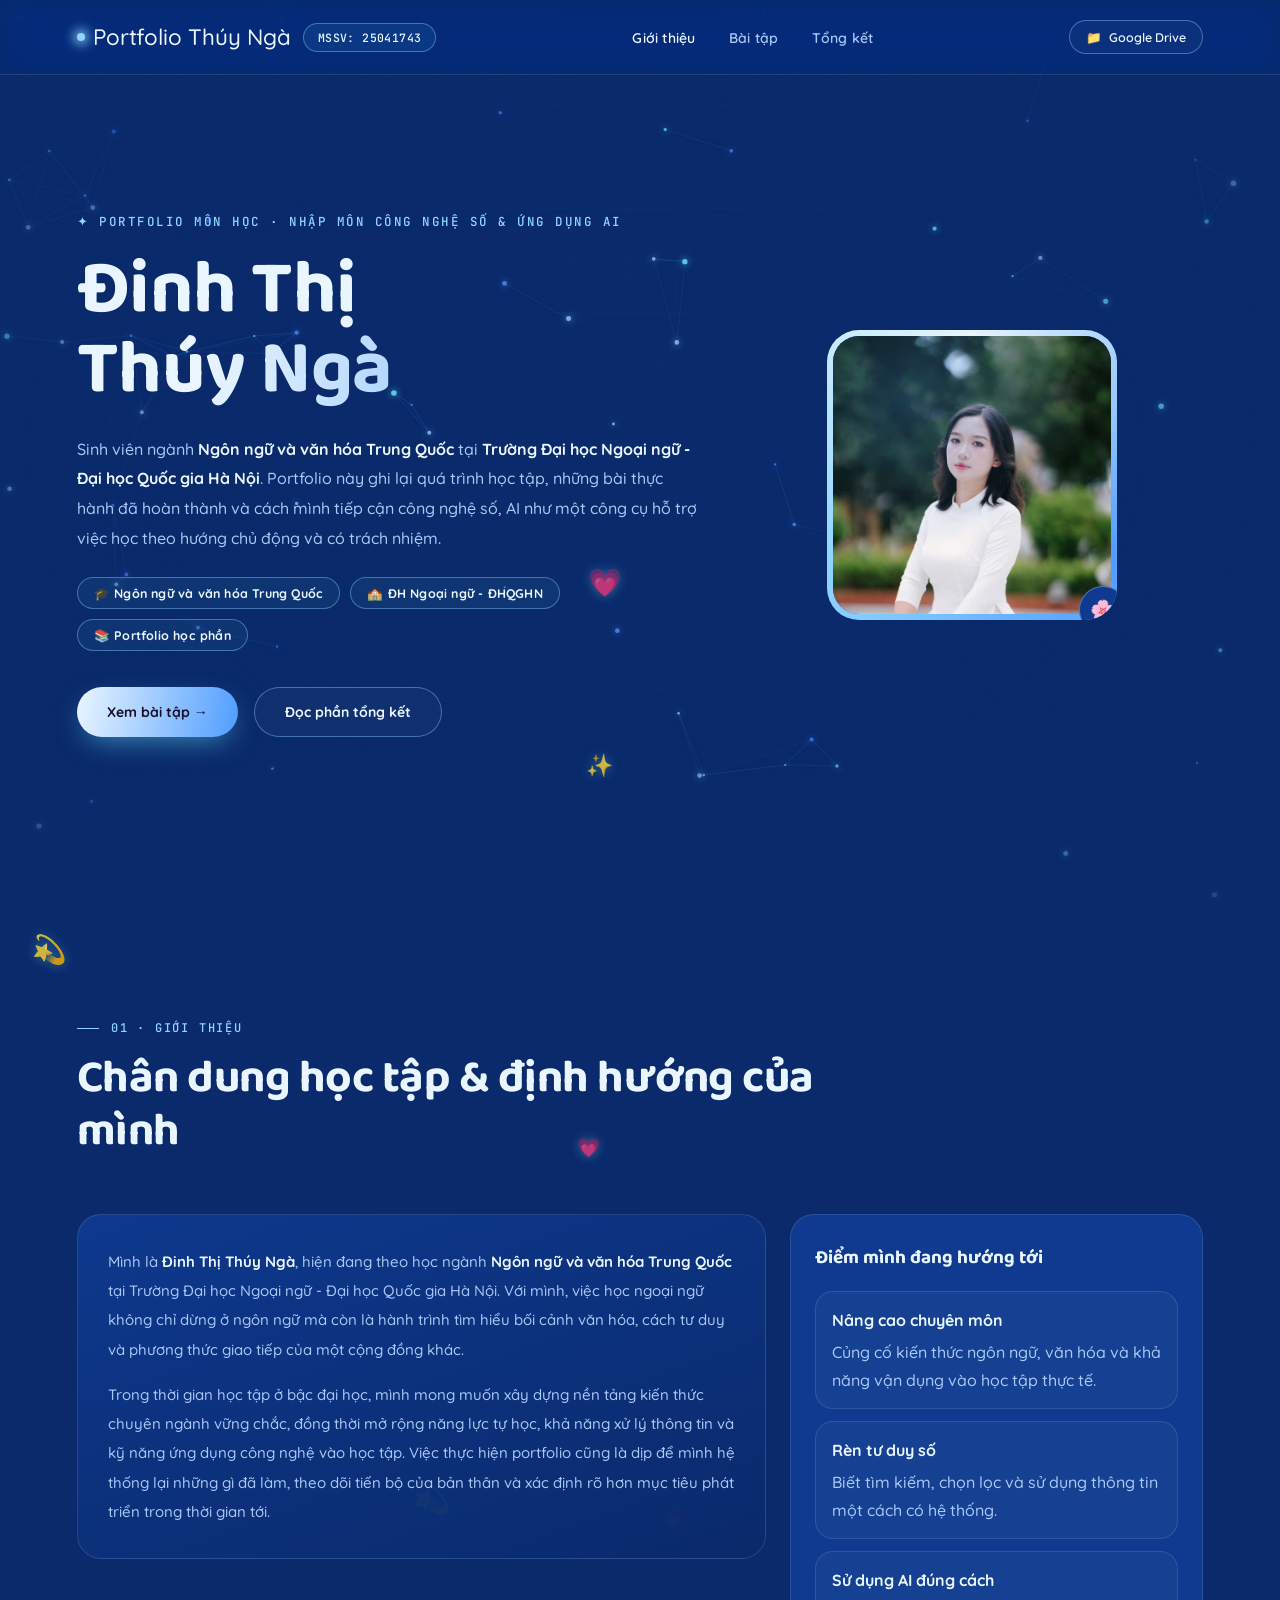
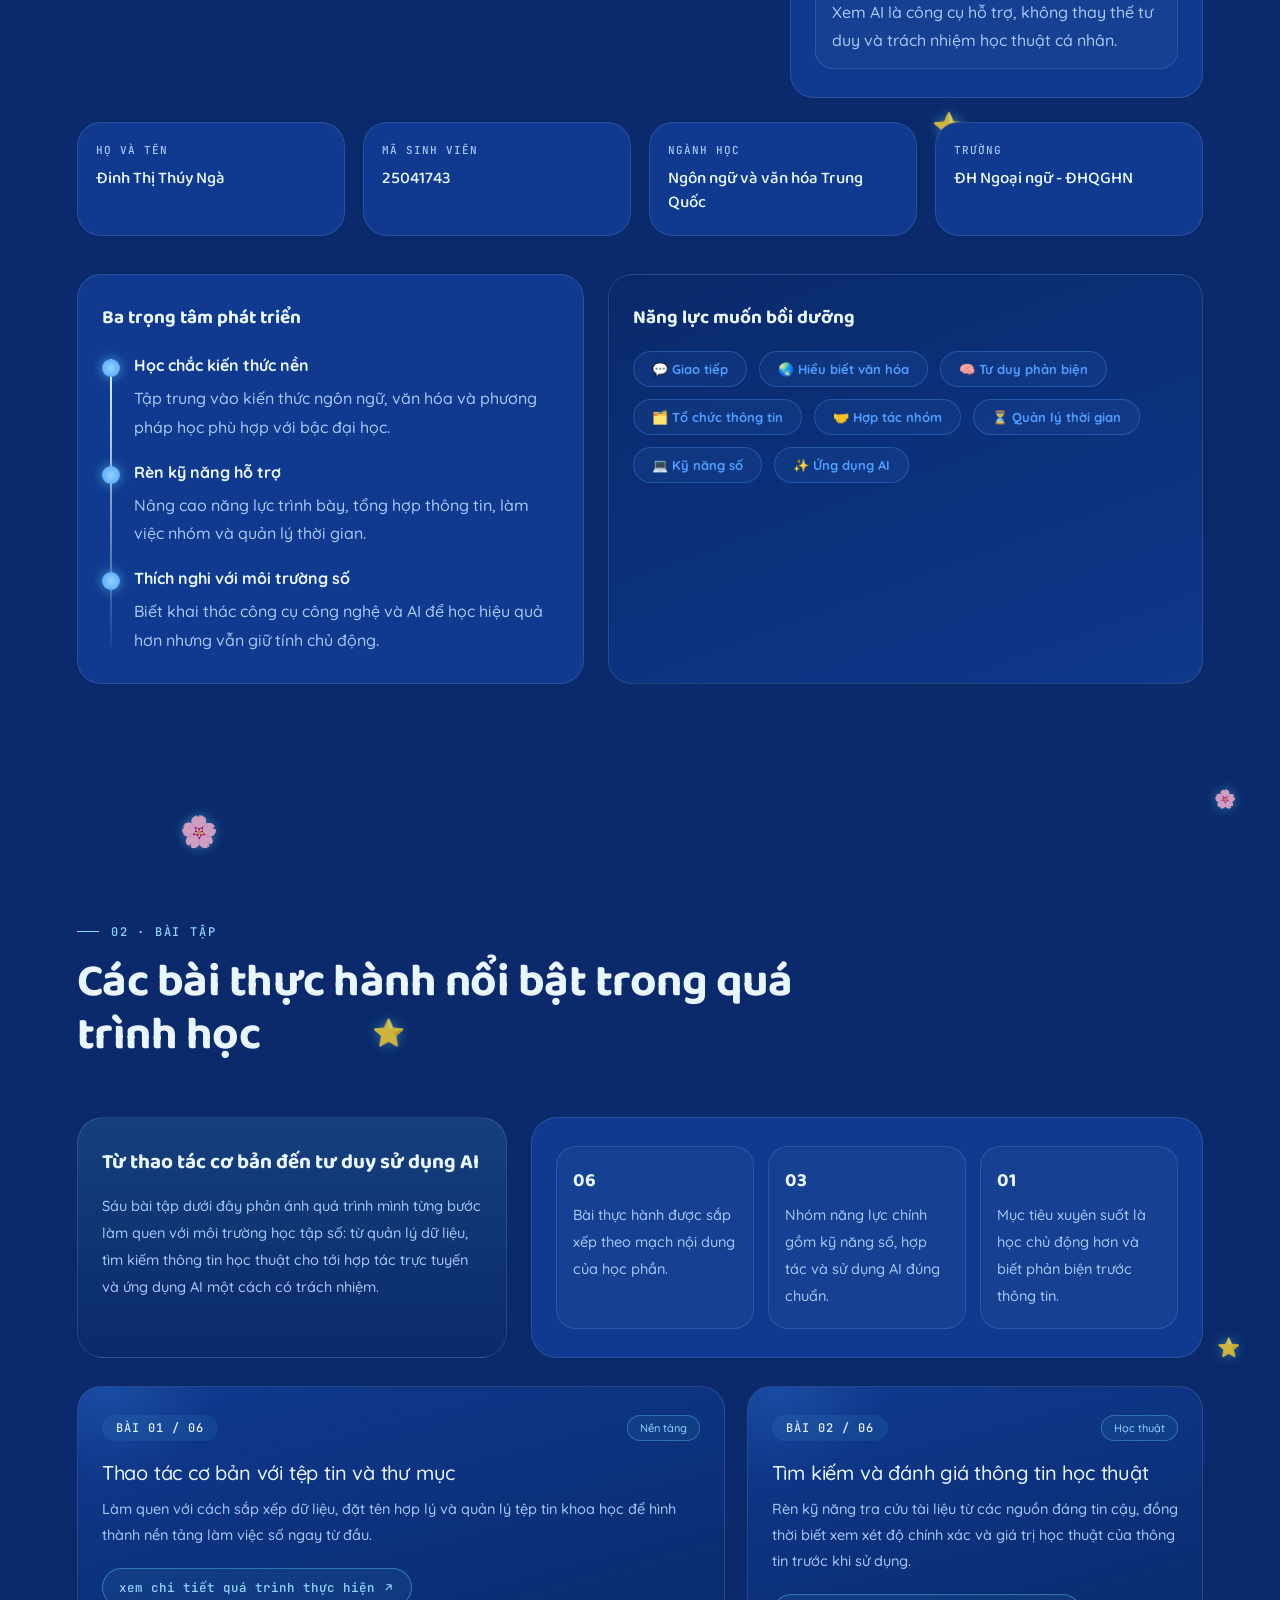
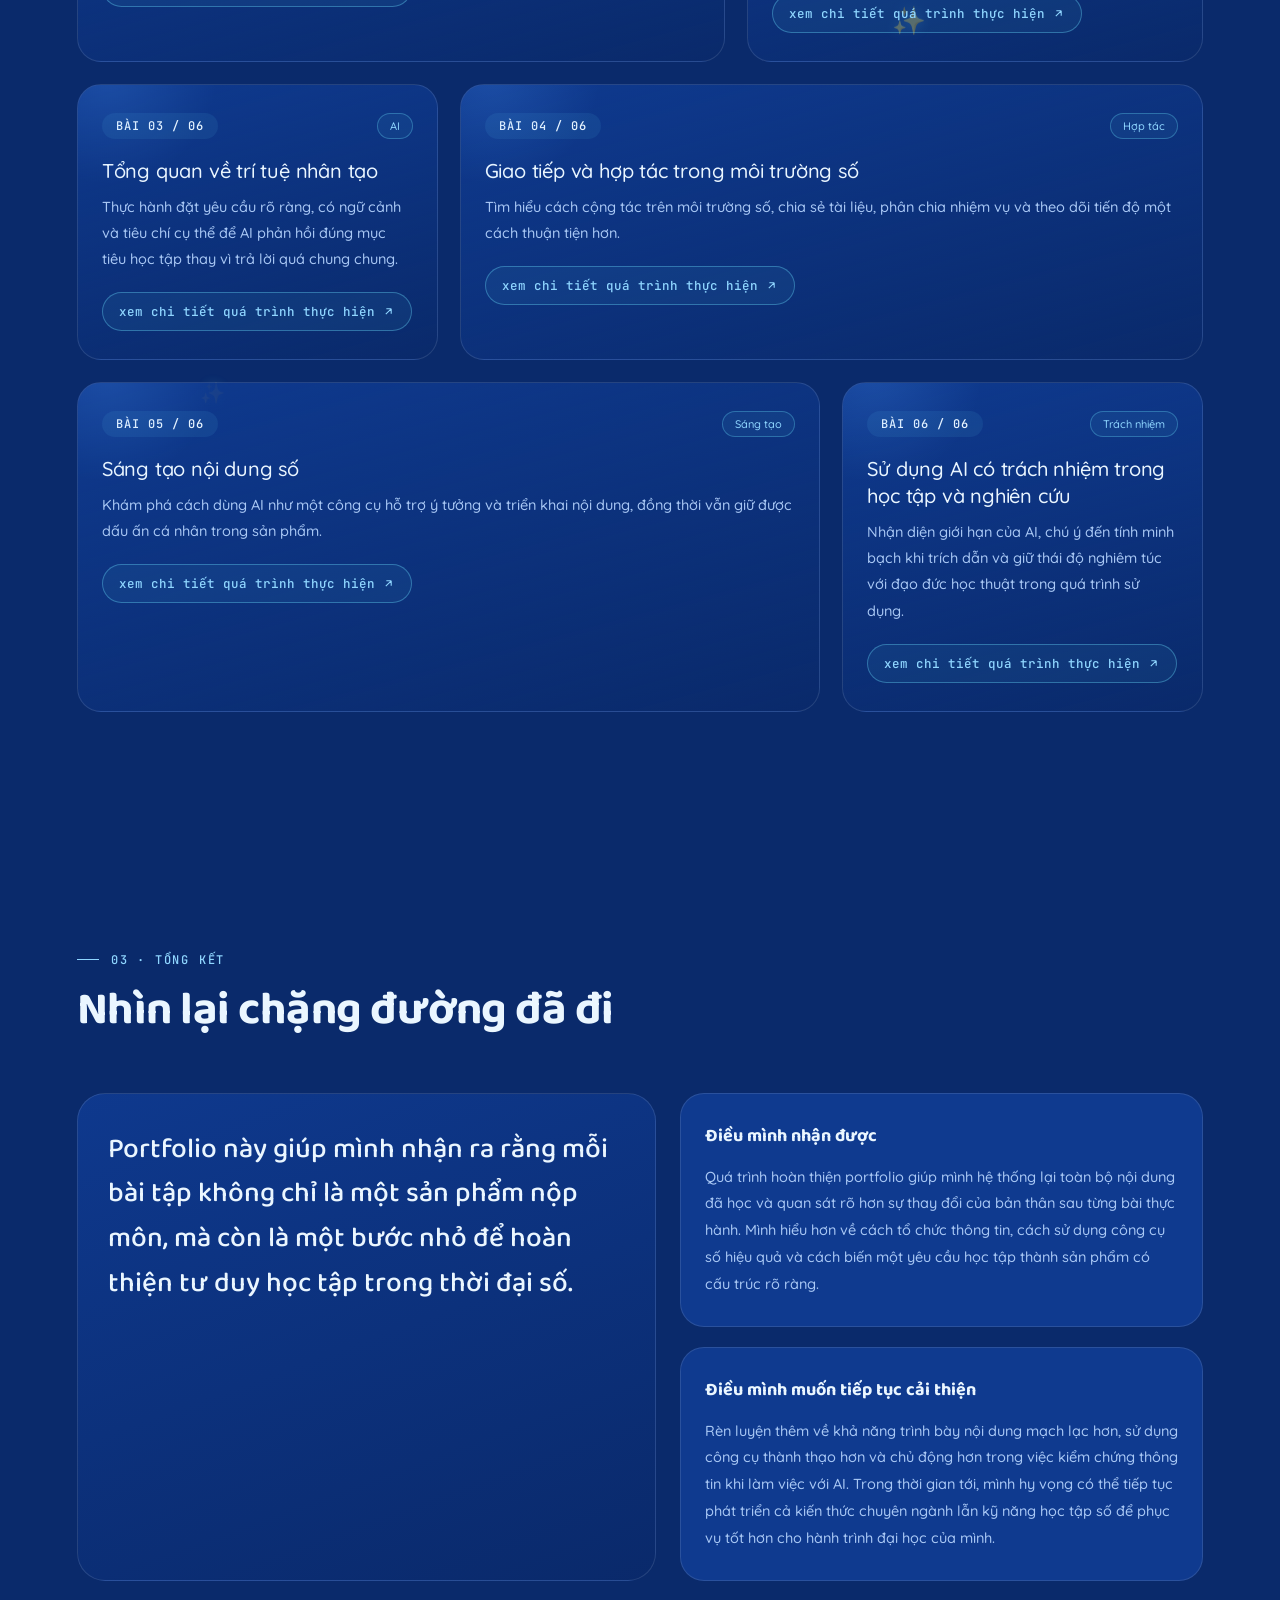
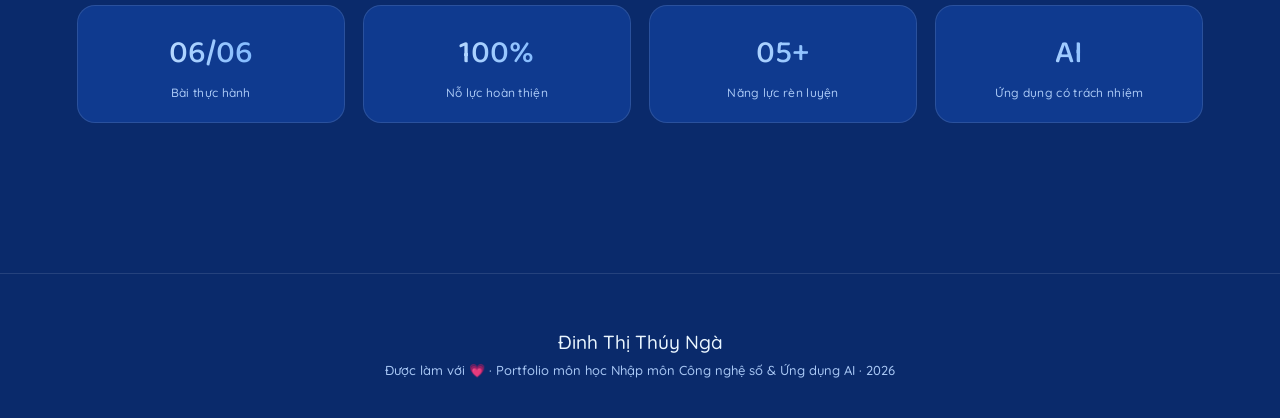
==== commit 9b855933: "Add files via upload" ====
--- a/index.html
+++ b/index.html
@@ -9,17 +9,17 @@
 <link href="https://fonts.googleapis.com/css2?family=Baloo+2:wght@500;600;700;800&family=Quicksand:wght@400;500;600;700&family=JetBrains+Mono:wght@400;500;700&display=swap" rel="stylesheet">
 <style>
   :root{
-    --bg:#0d0819;
-    --surface:#170f2b;
-    --surface-2:#20163a;
-    --pink:#f3f6f4;
-    --pink-deep:#e1c8fd;
-    --lavender:#b47bff;
-    --cyan:#6de3ff;
-    --text:#f9eefc;
-    --muted:#a08bb8;
-    --line: rgba(249,238,252,0.09);
-    --line-strong: rgba(255,79,163,0.35);
+    --bg:#0a2a6b;
+    --surface:#0f3a8f;
+    --surface-2:#1450b8;
+    --pink:#eaf6ff;
+    --pink-deep:#bfe3ff;
+    --lavender:#4f9dff;
+    --cyan:#8fd6ff;
+    --text:#eaf6ff;
+    --muted:#a9c8f5;
+    --line: rgba(234,246,255,0.12);
+    --line-strong: rgba(143,214,255,0.4);
   }
   *{margin:0;padding:0;box-sizing:border-box;}
   html{scroll-behavior:smooth;}
@@ -35,19 +35,19 @@
   .grid-overlay{
     position:fixed; inset:0; z-index:0; pointer-events:none; opacity:0.5;
     background-image:
-      linear-gradient(rgba(255,79,163,0.05) 1px, transparent 1px),
-      linear-gradient(90deg, rgba(180,123,255,0.05) 1px, transparent 1px);
+      linear-gradient(rgba(109,227,255,0.05) 1px, transparent 1px),
+      linear-gradient(90deg, rgba(79,140,255,0.05) 1px, transparent 1px);
     background-size:52px 52px;
     mask-image:radial-gradient(ellipse at 50% 25%, black 0%, transparent 78%);
   }
   .vignette{
     position:fixed; inset:0; z-index:1; pointer-events:none;
-    background:radial-gradient(ellipse at center, transparent 38%, rgba(13,8,25,0.9) 100%);
+    background:radial-gradient(ellipse at center, transparent 38%, rgba(10,42,107,0.85) 100%);
   }
   .sparkle-layer{ position:fixed; inset:0; z-index:1; pointer-events:none; }
   .sparkle{
     position:absolute; font-size:1.3rem; opacity:0.8; animation:sparkleBob ease-in-out infinite;
-    filter:drop-shadow(0 0 6px rgba(255,79,163,0.5));
+    filter:drop-shadow(0 0 6px rgba(109,227,255,0.5));
   }
   @keyframes sparkleBob{
     0%,100%{ transform:translateY(0) rotate(-8deg); }
@@ -66,11 +66,11 @@
     display:flex; align-items:center; justify-content:space-between;
     padding:20px 6vw;
     backdrop-filter:blur(14px) saturate(140%);
-    background:rgba(13,8,25,0.4);
+    background:rgba(10,42,107,0.45);
     border-bottom:1px solid var(--line);
     transition:background .4s ease, padding .4s ease;
   }
-  nav.scrolled{ padding:13px 6vw; background:rgba(13,8,25,0.82); }
+  nav.scrolled{ padding:13px 6vw; background:rgba(10,42,107,0.85); }
   .logo-group{ display:flex; align-items:center; gap:12px; }
   .logo{ font-size:1.4rem; color:var(--pink); display:flex; align-items:center; gap:8px; }
   .logo-dot{
@@ -81,7 +81,7 @@
   .mssv-chip{
     font-family:'JetBrains Mono',monospace; font-size:11.5px; color:var(--pink);
     letter-spacing:0.4px; border:1px solid var(--line-strong); border-radius:100px;
-    padding:6px 14px; background:rgba(255,79,163,0.08);
+    padding:6px 14px; background:rgba(109,227,255,0.08);
   }
   .nav-links{display:flex; gap:2.3vw; list-style:none;}
   .nav-links a{
@@ -143,7 +143,7 @@
   .htag{
     font-size:12.5px; font-weight:700; color:var(--pink); letter-spacing:0.2px;
     padding:7px 16px; border:1px solid var(--line-strong); border-radius:100px;
-    background:rgba(255,79,163,0.06);
+    background:rgba(109,227,255,0.06);
     transition:transform .35s cubic-bezier(.34,1.56,.64,1);
   }
   .htag:hover{ transform:translateY(-3px) rotate(-2deg); }
@@ -159,11 +159,11 @@
   }
   .btn-primary{
     background:linear-gradient(100deg, var(--pink), var(--lavender));
-    color:#170f2b; box-shadow:0 10px 28px -8px rgba(255,79,163,0.55);
-  }
-  .btn-primary:hover{ transform:translateY(-4px) scale(1.03) rotate(-1deg); box-shadow:0 16px 34px -8px rgba(255,79,163,0.7); }
+    color:#170f2b; box-shadow:0 10px 28px -8px rgba(109,227,255,0.55);
+  }
+  .btn-primary:hover{ transform:translateY(-4px) scale(1.03) rotate(-1deg); box-shadow:0 16px 34px -8px rgba(109,227,255,0.7); }
   .btn-ghost{ border:1px solid var(--line-strong); color:var(--text); background:rgba(255,255,255,0.03); }
-  .btn-ghost:hover{ transform:translateY(-4px) rotate(1deg); background:rgba(255,79,163,0.08); border-color:var(--pink); }
+  .btn-ghost:hover{ transform:translateY(-4px) rotate(1deg); background:rgba(109,227,255,0.08); border-color:var(--pink); }
 
   .avatar-wrap{
     position:relative; display:flex; justify-content:center;
@@ -184,7 +184,7 @@
   }
   .avatar-inner::before{
     content:''; position:absolute; inset:0; z-index:2; pointer-events:none;
-    background:radial-gradient(circle at 30% 20%, rgba(180,123,255,0.28), transparent 55%);
+    background:radial-gradient(circle at 30% 20%, rgba(79,157,255,0.28), transparent 55%);
   }
   .avatar-img{
     position:absolute; inset:0; width:100%; height:100%; object-fit:cover;
@@ -200,7 +200,7 @@
   .avatar-sticker{
     position:absolute; bottom:-14px; right:-10px; background:var(--surface); border:1px solid var(--line-strong);
     border-radius:50%; width:48px; height:48px; display:flex; align-items:center; justify-content:center;
-    font-size:1.3rem; box-shadow:0 8px 20px -6px rgba(255,79,163,0.5); animation:wiggle 3.5s ease-in-out infinite; z-index:3;
+    font-size:1.3rem; box-shadow:0 8px 20px -6px rgba(109,227,255,0.5); animation:wiggle 3.5s ease-in-out infinite; z-index:3;
   }
   @keyframes wiggle{ 0%,100%{transform:rotate(-10deg);} 50%{transform:rotate(12deg);} }
 
@@ -224,7 +224,7 @@
   }
   .intro-card{
     padding:32px 30px;
-    background:linear-gradient(160deg, rgba(32,22,58,0.96), rgba(23,15,43,0.96));
+    background:linear-gradient(160deg, rgba(15,58,143,0.96), rgba(10,42,107,0.96));
   }
   .intro-card p{
     color:var(--muted); font-size:15px; line-height:1.95;
@@ -267,7 +267,7 @@
   }
   .timeline::before{
     content:''; position:absolute; left:8px; top:8px; bottom:8px; width:2px;
-    background:linear-gradient(var(--pink), rgba(180,123,255,0.1));
+    background:linear-gradient(var(--pink), rgba(79,157,255,0.1));
   }
   .timeline-item{
     position:relative; padding-left:32px; color:var(--muted); line-height:1.8;
@@ -280,17 +280,17 @@
 
   .skill-board{
     padding:28px 24px; border-radius:24px;
-    background:linear-gradient(160deg, rgba(23,15,43,0.96), rgba(32,22,58,0.9));
+    background:linear-gradient(160deg, rgba(10,42,107,0.96), rgba(15,58,143,0.9));
     border:1px solid var(--line);
   }
   .skill-board h3{ font-size:19px; margin-bottom:18px; }
   .skill-cloud{ display:flex; flex-wrap:wrap; gap:12px; }
   .skill-tag{
     font-size:13px; font-weight:700; padding:9px 18px; border-radius:100px;
-    background:rgba(180,123,255,0.08); border:1px solid rgba(180,123,255,0.3); color:var(--lavender);
+    background:rgba(79,157,255,0.08); border:1px solid rgba(79,157,255,0.3); color:var(--lavender);
     transition:transform .35s cubic-bezier(.34,1.56,.64,1), background .3s ease;
   }
-  .skill-tag:hover{ transform:translateY(-3px) scale(1.05); background:rgba(180,123,255,0.18); }
+  .skill-tag:hover{ transform:translateY(-3px) scale(1.05); background:rgba(79,157,255,0.18); }
 
   .exercise-lead{
     display:grid; grid-template-columns:0.78fr 1.22fr; gap:24px; margin-bottom:28px;
@@ -300,7 +300,7 @@
   }
   .exercise-note{
     padding:28px 24px;
-    background:linear-gradient(180deg, rgba(255,79,163,0.12), rgba(23,15,43,0.96));
+    background:linear-gradient(180deg, rgba(109,227,255,0.12), rgba(10,42,107,0.96));
   }
   .exercise-note h3{ font-size:1.3rem; margin-bottom:14px; }
   .exercise-note p,.exercise-summary p{
@@ -322,7 +322,7 @@
   }
   .exercise-card{
     position:relative; padding:28px 24px; overflow:hidden;
-    background:linear-gradient(165deg, var(--surface) 0%, rgba(23,15,43,0.45) 100%);
+    background:linear-gradient(165deg, var(--surface) 0%, rgba(10,42,107,0.45) 100%);
     transition:transform .45s cubic-bezier(.2,.8,.3,1), border-color .35s ease, box-shadow .35s ease;
     transform-style:preserve-3d;
   }
@@ -331,11 +331,11 @@
   .exercise-card.span-4{ grid-column:span 4; }
   .exercise-card.span-8{ grid-column:span 8; }
   .exercise-card:hover{
-    border-color:var(--line-strong); box-shadow:0 26px 50px -28px rgba(255,79,163,0.4);
+    border-color:var(--line-strong); box-shadow:0 26px 50px -28px rgba(109,227,255,0.4);
   }
   .exercise-card::before{
     content:''; position:absolute; inset:-120px auto auto -80px; width:220px; height:220px; border-radius:50%;
-    background:radial-gradient(circle, rgba(180,123,255,0.2), transparent 70%);
+    background:radial-gradient(circle, rgba(79,157,255,0.2), transparent 70%);
     pointer-events:none;
   }
   .ex-top{
@@ -344,7 +344,7 @@
   .ex-num{
     font-family:'JetBrains Mono',monospace; font-size:12px; color:var(--pink);
     letter-spacing:1px; display:inline-block; padding:5px 14px;
-    background:rgba(255,79,163,0.08); border-radius:100px;
+    background:rgba(109,227,255,0.08); border-radius:100px;
   }
   .ex-badge{
     font-size:11px; color:var(--cyan); border:1px solid rgba(109,227,255,0.3);
@@ -371,7 +371,7 @@
   }
   .closing-quote{
     padding:34px 30px; border-radius:28px;
-    background:linear-gradient(160deg, rgba(32,22,58,0.96), rgba(23,15,43,0.96));
+    background:linear-gradient(160deg, rgba(15,58,143,0.96), rgba(10,42,107,0.96));
     border:1px solid var(--line);
     font-size:clamp(20px,2.4vw,28px); line-height:1.6; font-family:'Baloo 2',cursive;
   }
@@ -795,7 +795,7 @@
 window.addEventListener('mousemove', e=>{ mouse.x = e.clientX; mouse.y = e.clientY; });
 
 const N = window.innerWidth < 700 ? 40 : 75;
-const nodeColors = ['255,79,163','180,123,255','109,227,255'];
+const nodeColors = ['79,140,255','109,227,255','143,197,255'];
 const nodes = Array.from({length:N}, ()=>({
   x: Math.random()*W, y: Math.random()*H,
   vx: (Math.random()-0.5)*0.22, vy: (Math.random()-0.5)*0.22,
@@ -825,7 +825,7 @@
       const dx = a.x-b.x, dy = a.y-b.y;
       const d = Math.sqrt(dx*dx+dy*dy);
       if(d < linkDist){
-        ctx.strokeStyle = `rgba(180,123,255,${0.14*(1-d/linkDist)})`;
+        ctx.strokeStyle = `rgba(109,227,255,${0.14*(1-d/linkDist)})`;
         ctx.lineWidth = 1;
         ctx.beginPath();
         ctx.moveTo(a.x,a.y); ctx.lineTo(b.x,b.y);
